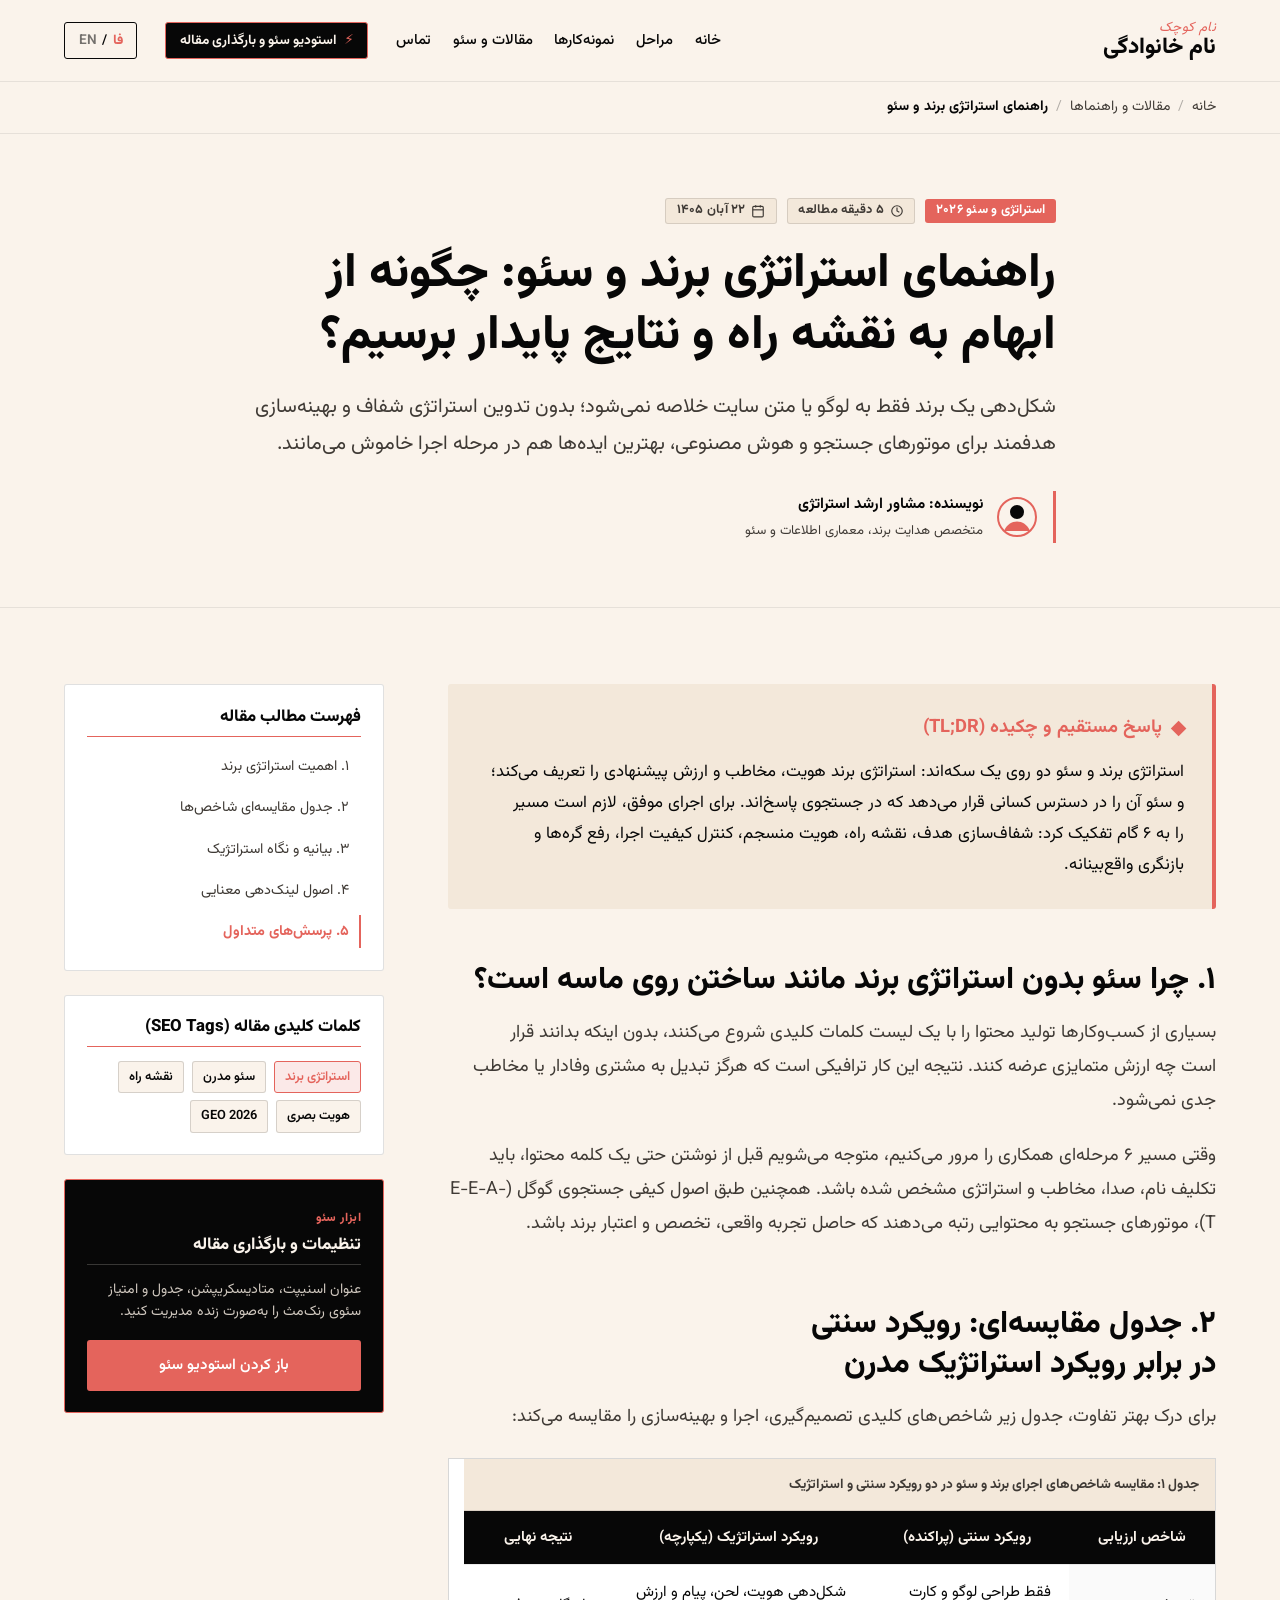
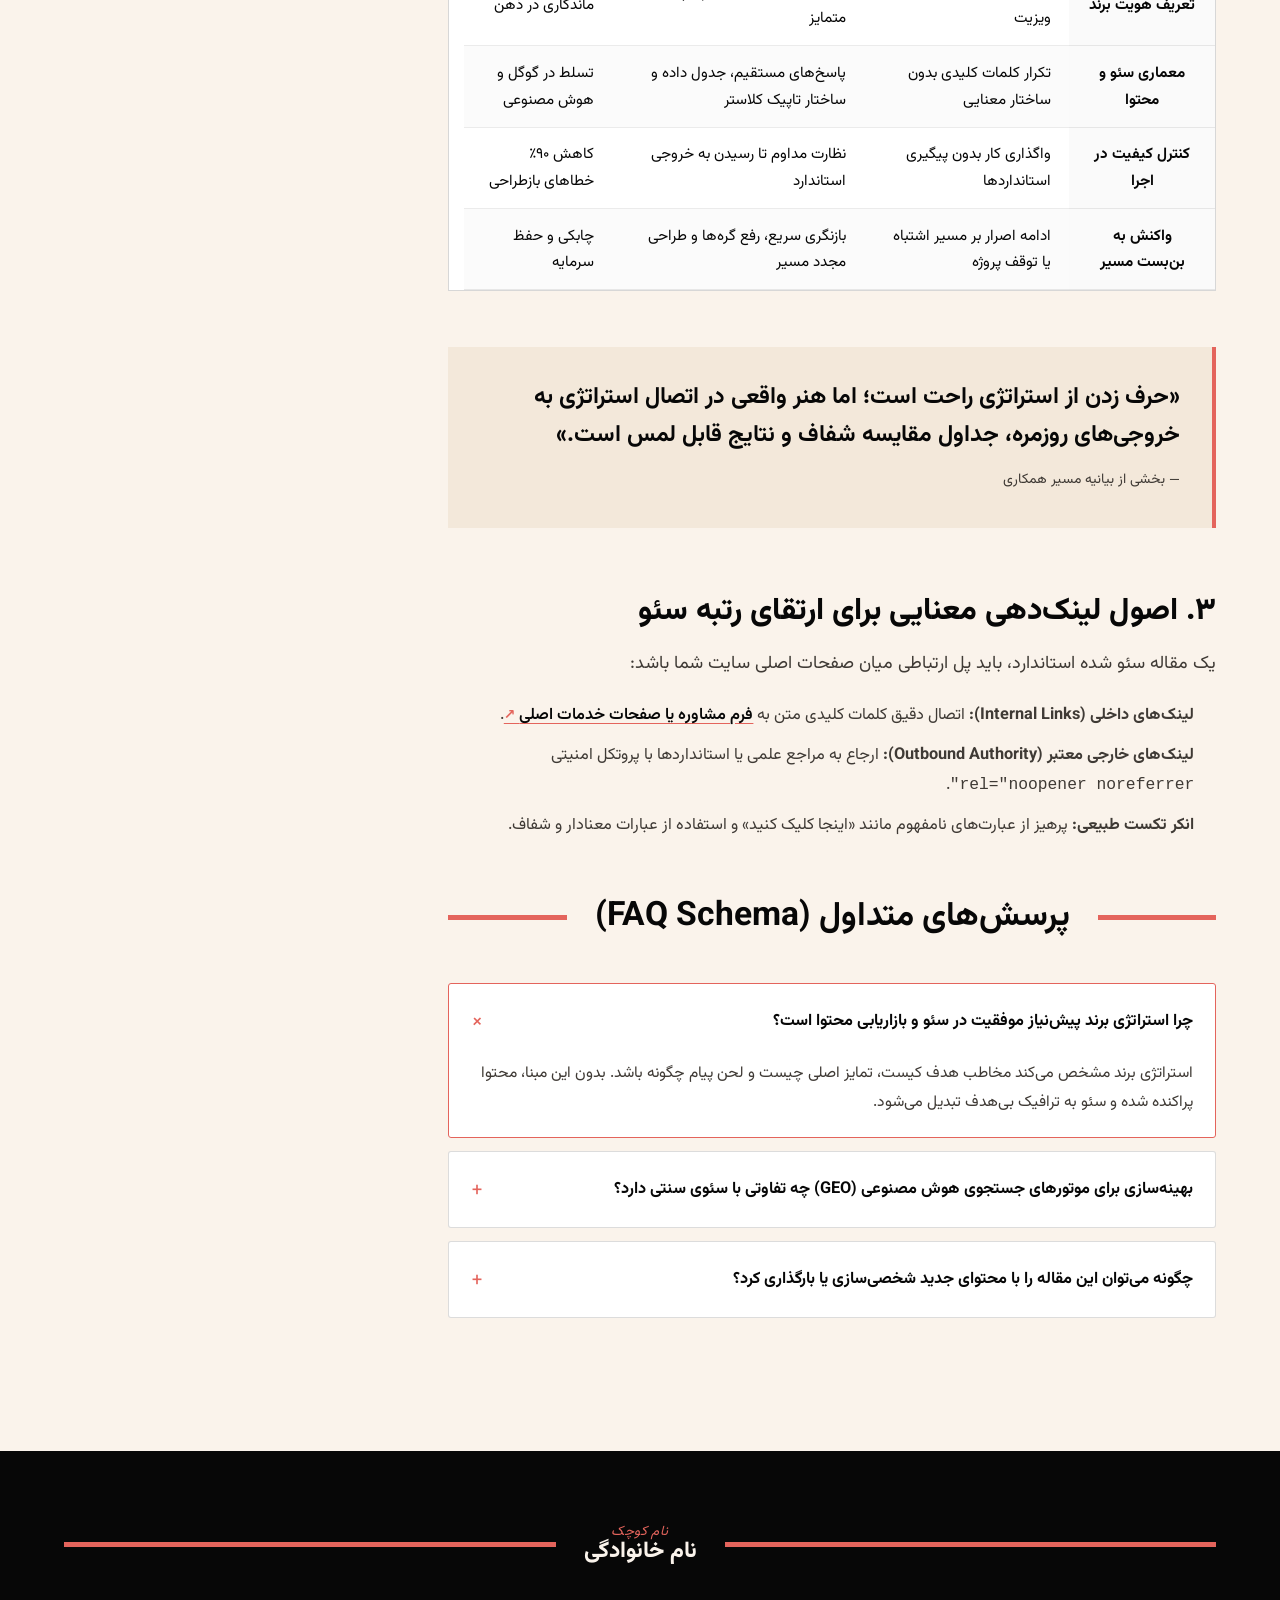
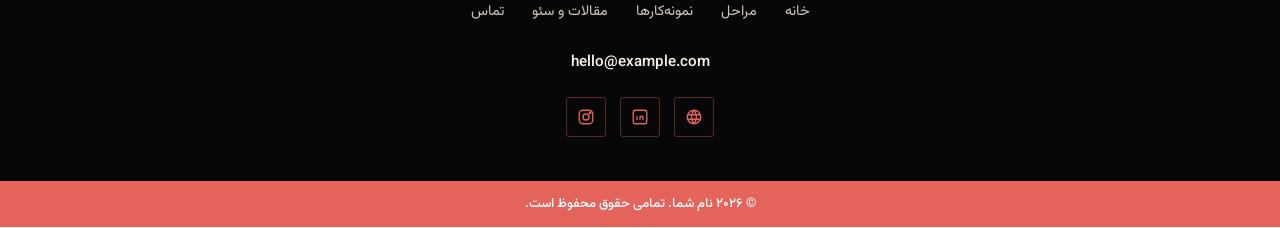
==== article.html @ 722b20b2 "feat: add full SEO article publishing suite with Google SERP preview and Rank Math audit" ====
<!DOCTYPE html>
<html lang="fa" dir="rtl">
<head>
  <meta charset="UTF-8">
  <meta name="viewport" content="width=device-width, initial-scale=1.0">

  <!-- SEO Primary Meta Tags (Dynamically updated by SEO Studio) -->
  <title id="meta-page-title">راهنمای استراتژی برند و سئو | چارچوب مدرن از صفر تا اجرا</title>
  <meta id="meta-description" name="description" content="راهنمای استراتژی برند و سئو؛ یاد بگیرید چطور ایده خام را به نقشه راه، جدول مقایسه، هویت منسجم و نتایج پایدار تبدیل کنید. بررسی تخصصی و چک‌لیست عملی.">
  <meta id="meta-keywords" name="keywords" content="استراتژی برند, سئو مدرن, نقشه راه برند, طراحی هویت برند, بهینه‌سازی موتورهای هوش مصنوعی, GEO">
  <link id="meta-canonical" rel="canonical" href="https://example.com/article.html">
  <meta name="robots" content="index, follow">

  <!-- Open Graph / Facebook -->
  <meta property="og:type" content="article">
  <meta id="og-url" property="og:url" content="https://example.com/article.html">
  <meta id="og-title" property="og:title" content="راهنمای استراتژی برند و سئو | چارچوب مدرن از صفر تا اجرا">
  <meta id="og-description" property="og:description" content="راهنمای استراتژی برند و سئو؛ یاد بگیرید چطور ایده خام را به نقشه راه، جدول مقایسه، هویت منسجم و نتایج پایدار تبدیل کنید.">
  <meta property="og:image" content="assets/placeholder-hero.jpg">

  <!-- Twitter Card -->
  <meta name="twitter:card" content="summary_large_image">
  <meta id="tw-title" name="twitter:title" content="راهنمای استراتژی برند و سئو | چارچوب مدرن از صفر تا اجرا">
  <meta id="tw-description" name="twitter:description" content="راهنمای استراتژی برند و سئو؛ یاد بگیرید چطور ایده خام را به نقشه راه، جدول مقایسه و نتایج پایدار تبدیل کنید.">
  <meta name="twitter:image" content="assets/placeholder-hero.jpg">

  <link rel="icon" type="image/svg+xml" href="data:image/svg+xml,%3Csvg xmlns='http://www.w3.org/2000/svg' viewBox='0 0 32 32'%3E%3Crect width='32' height='32' fill='%23070707'/%3E%3Crect x='10' y='10' width='12' height='12' transform='rotate(45 16 16)' fill='%23E4645C'/%3E%3C/svg%3E">

  <!-- Fonts -->
  <link rel="preconnect" href="https://fonts.googleapis.com">
  <link rel="preconnect" href="https://fonts.gstatic.com" crossorigin>
  <link href="https://fonts.googleapis.com/css2?family=Amiri:ital,wght@0,400;0,700;1,400;1,700&family=Playfair+Display:ital,wght@0,500;0,700;1,400;1,600;1,700&family=Plus+Jakarta+Sans:wght@400;500;600;700&family=Vazirmatn:wght@300;400;500;600;700;800&display=swap" rel="stylesheet">

  <link rel="stylesheet" href="styles.css">
  <script src="script.js" defer></script>

  <!-- JSON-LD Structured Data (Article + BreadcrumbList + FAQPage) -->
  <script type="application/ld+json" id="seo-schema-json">
  {
    "@context": "https://schema.org",
    "@graph": [
      {
        "@type": "Article",
        "@id": "https://example.com/article.html#article",
        "isPartOf": {
          "@type": "WebPage",
          "@id": "https://example.com/article.html"
        },
        "headline": "راهنمای استراتژی برند و سئو | چارچوب مدرن از صفر تا اجرا",
        "description": "راهنمای استراتژی برند و سئو؛ یاد بگیرید چطور ایده خام را به نقشه راه، جدول مقایسه، هویت منسجم و نتایج پایدار تبدیل کنید.",
        "inLanguage": "fa-IR",
        "mainEntityOfPage": "https://example.com/article.html",
        "datePublished": "2026-11-12T10:00:00+03:30",
        "dateModified": "2026-11-13T10:00:00+03:30",
        "author": {
          "@type": "Person",
          "name": "نام و نام خانوادگی",
          "url": "https://example.com"
        },
        "publisher": {
          "@type": "Organization",
          "name": "وب‌سایت شخصی",
          "url": "https://example.com"
        },
        "keywords": ["استراتژی برند", "سئو مدرن", "نقشه راه برند"]
      },
      {
        "@type": "BreadcrumbList",
        "@id": "https://example.com/article.html#breadcrumb",
        "itemListElement": [
          {
            "@type": "ListItem",
            "position": 1,
            "name": "خانه",
            "item": "https://example.com/index.html"
          },
          {
            "@type": "ListItem",
            "position": 2,
            "name": "مقالات",
            "item": "https://example.com/index.html#articles"
          },
          {
            "@type": "ListItem",
            "position": 3,
            "name": "راهنمای استراتژی برند و سئو",
            "item": "https://example.com/article.html"
          }
        ]
      },
      {
        "@type": "FAQPage",
        "@id": "https://example.com/article.html#faq",
        "mainEntity": [
          {
            "@type": "Question",
            "name": "چرا استراتژی برند پیش‌نیاز موفقیت در سئو و بازاریابی محتوا است؟",
            "acceptedAnswer": {
              "@type": "Answer",
              "text": "استراتژی برند مشخص می‌کند مخاطب هدف کیست، تمایز اصلی چیست و لحن پیام چگونه باشد. بدون این مبنا، محتوا پراکنده شده و سئو به ترافیک بی‌هدف تبدیل می‌شود."
            }
          },
          {
            "@type": "Question",
            "name": "بهینه‌سازی برای موتورهای جستجوی هوش مصنوعی (GEO) چه تفاوتی با سئوی سنتی دارد؟",
            "acceptedAnswer": {
              "@type": "Answer",
              "text": "سئوی سنتی بر کلمات کلیدی و بک‌لینک تکیه دارد؛ اما GEO روی تراکم انتیتی‌ها، پاسخ مستقیم (Answer Nuggets)، جدول‌های مقایسه و مستندسازی دقیق متمرکز است."
            }
          }
        ]
      }
    ]
  }
  </script>
</head>
<body class="article-page">
  <a href="#article-h1" class="skip-link visually-hidden" data-i18n="skipLink">پرش به محتوای مقاله</a>

  <div class="sr-only" aria-live="polite" id="live-announcer"></div>

  <!-- Header -->
  <header class="site-header" id="top">
    <div class="container header-inner">
      <a href="index.html" class="brand-mark" aria-label="صفحه اصلی" data-i18n-aria="brandAria">
        <span class="brand-script" data-i18n="brandScript">نام کوچک</span>
        <span class="brand-serif" data-i18n="brandSerif">نام خانوادگی</span>
      </a>

      <nav class="site-nav" aria-label="منوی اصلی" data-i18n-aria="navAria">
        <ul class="nav-list">
          <li><a href="index.html#top" class="nav-link" data-i18n="navHome">خانه</a></li>
          <li><a href="index.html#stages" class="nav-link" data-i18n="navStages">مراحل</a></li>
          <li><a href="index.html#portfolio" class="nav-link" data-i18n="navWork">نمونه‌کارها</a></li>
          <li><a href="index.html#articles" class="nav-link is-active" data-i18n="navArticles">مقالات</a></li>
          <li><a href="index.html#contact" class="nav-link" data-i18n="navContact">تماس</a></li>
        </ul>

        <button type="button" class="btn-studio-quick" id="btn-toggle-studio" aria-expanded="false" aria-controls="seo-studio-drawer">
          <span class="studio-icon" aria-hidden="true">⚡</span>
          <span data-i18n="studioBtnText">استودیو سئو و بارگذاری مقاله</span>
        </button>

        <button type="button" class="lang-toggle" id="lang-toggle" aria-label="Switch language to English">
          <span class="lang-option is-active" data-lang-badge="fa">فا</span>
          <span class="lang-divider" aria-hidden="true">/</span>
          <span class="lang-option" data-lang-badge="en">EN</span>
        </button>
      </nav>
    </div>
  </header>

  <!-- Breadcrumbs & Category Bar -->
  <nav class="breadcrumb-bar surface-cream" aria-label="مسیر پیمایش">
    <div class="container">
      <ol class="breadcrumb-list" role="list">
        <li class="breadcrumb-item"><a href="index.html" class="breadcrumb-link" data-i18n="bcHome">خانه</a></li>
        <li class="breadcrumb-sep" aria-hidden="true">/</li>
        <li class="breadcrumb-item"><a href="index.html#articles" class="breadcrumb-link" data-i18n="bcArticles">مقالات و راهنماها</a></li>
        <li class="breadcrumb-sep" aria-hidden="true">/</li>
        <li class="breadcrumb-item is-active" aria-current="page">
          <span id="breadcrumb-current" data-i18n="artTitlePreview">راهنمای استراتژی برند و سئو</span>
        </li>
      </ol>
    </div>
  </nav>

  <!-- Article Hero -->
  <section class="article-hero-section surface-cream">
    <div class="container article-hero-inner">
      <div class="article-meta-badges">
        <span class="badge badge-coral" id="art-category" data-i18n="artCategory">استراتژی و سئو ۲۰۲۶</span>
        <span class="badge badge-subtle">
          <svg viewBox="0 0 24 24" width="14" height="14" fill="none" stroke="currentColor" stroke-width="2" aria-hidden="true"><circle cx="12" cy="12" r="9"/><polyline points="12 6 12 12 16 14"/></svg>
          <span id="art-reading-time" data-i18n="artReadingTime">۵ دقیقه مطالعه</span>
        </span>
        <span class="badge badge-subtle">
          <svg viewBox="0 0 24 24" width="14" height="14" fill="none" stroke="currentColor" stroke-width="2" aria-hidden="true"><rect x="3" y="4" width="18" height="18" rx="2"/><line x1="16" y1="2" x2="16" y2="6"/><line x1="8" y1="2" x2="8" y2="6"/><line x1="3" y1="10" x2="21" y2="10"/></svg>
          <time datetime="2026-11-12" id="art-date" data-i18n="artDate">۲۲ آبان ۱۴۰۵</time>
        </span>
      </div>

      <h1 id="article-h1" tabindex="-1" class="article-main-title" data-i18n="artH1">
        راهنمای استراتژی برند و سئو: چگونه از ابهام به نقشه راه و نتایج پایدار برسیم؟
      </h1>

      <p class="article-lead-paragraph" id="article-lead" data-i18n="artLead">
        شکل‌دهی یک برند فقط به لوگو یا متن سایت خلاصه نمی‌شود؛ بدون تدوین استراتژی شفاف و بهینه‌سازی هدفمند برای موتورهای جستجو و هوش مصنوعی، بهترین ایده‌ها هم در مرحله اجرا خاموش می‌مانند.
      </p>

      <div class="article-author-card">
        <div class="author-avatar" aria-hidden="true">
          <svg viewBox="0 0 40 40" width="40" height="40" fill="none">
            <circle cx="20" cy="20" r="19" stroke="#E4645C" stroke-width="2"/>
            <circle cx="20" cy="15" r="7" fill="#070707"/>
            <path d="M7 34c2.5-6.5 8-9.5 13-9.5s10.5 3 13 9.5" fill="#E4645C"/>
          </svg>
        </div>
        <div class="author-details">
          <span class="author-name" id="art-author-name" data-i18n="artAuthorName">نویسنده: مشاور ارشد استراتژی</span>
          <span class="author-role" data-i18n="artAuthorRole">متخصص هدایت برند، معماری اطلاعات و سئو</span>
        </div>
      </div>
    </div>
  </section>

  <!-- Main Article Body + Sidebar Layout -->
  <main class="article-content-layout surface-cream" id="main-content">
    <div class="container article-grid">
      <!-- Article Text & Elements -->
      <article class="article-main-body" id="article-render-target">

        <!-- Answer Nugget (GEO 2026 Front-Loading) -->
        <aside class="answer-nugget" aria-labelledby="nugget-title">
          <div class="nugget-header">
            <span class="stage-diamond" aria-hidden="true"></span>
            <strong id="nugget-title" class="nugget-title" data-i18n="nuggetTitle">پاسخ مستقیم و چکیده (TL;DR)</strong>
          </div>
          <p class="nugget-text" id="art-nugget-body" data-i18n="nuggetBody">
            استراتژی برند و سئو دو روی یک سکه‌اند: استراتژی برند هویت، مخاطب و ارزش پیشنهادی را تعریف می‌کند؛ و سئو آن را در دسترس کسانی قرار می‌دهد که در جستجوی پاسخ‌اند. برای اجرای موفق، لازم است مسیر را به ۶ گام تفکیک کرد: شفاف‌سازی هدف، نقشه راه، هویت منسجم، کنترل کیفیت اجرا، رفع گره‌ها و بازنگری واقع‌بینانه.
          </p>
        </aside>

        <!-- Section 1 -->
        <section class="article-section" id="section-1">
          <h2 class="article-heading-2" data-i18n="sec1H2">۱. چرا سئو بدون استراتژی برند مانند ساختن روی ماسه است؟</h2>
          <p class="article-paragraph" data-i18n="sec1P1">
            بسیاری از کسب‌وکارها تولید محتوا را با یک لیست کلمات کلیدی شروع می‌کنند، بدون اینکه بدانند قرار است چه ارزش متمایزی عرضه کنند. نتیجه این کار ترافیکی است که هرگز تبدیل به مشتری وفادار یا مخاطب جدی نمی‌شود.
          </p>
          <p class="article-paragraph" data-i18n="sec1P2">
            وقتی <a href="index.html#stages" class="article-link link-internal" data-i18n="internalLinkSample">مسیر ۶ مرحله‌ای همکاری</a> را مرور می‌کنیم، متوجه می‌شویم قبل از نوشتن حتی یک کلمه محتوا، باید تکلیف نام، صدا، مخاطب و استراتژی مشخص شده باشد. همچنین طبق <a href="https://developers.google.com/search/docs" target="_blank" rel="noopener noreferrer" class="article-link link-external" data-i18n="externalLinkSample">اصول کیفی جستجوی گوگل (E-E-A-T)</a>، موتورهای جستجو به محتوایی رتبه می‌دهند که حاصل تجربه واقعی، تخصص و اعتبار برند باشد.
          </p>
        </section>

        <!-- Section 2: Comparison Table (SEO & Modern Guidance) -->
        <section class="article-section" id="section-2">
          <h2 class="article-heading-2" data-i18n="sec2H2">۲. جدول مقایسه‌ای: رویکرد سنتی در برابر رویکرد استراتژیک مدرن</h2>
          <p class="article-paragraph" data-i18n="sec2P1">
            برای درک بهتر تفاوت، جدول زیر شاخص‌های کلیدی تصمیم‌گیری، اجرا و بهینه‌سازی را مقایسه می‌کند:
          </p>

          <div class="table-scroll-container">
            <table class="editorial-table" id="article-table">
              <caption data-i18n="tableCaption">جدول ۱: مقایسه شاخص‌های اجرای برند و سئو در دو رویکرد سنتی و استراتژیک</caption>
              <thead>
                <tr>
                  <th scope="col" data-i18n="thMetric">شاخص ارزیابی</th>
                  <th scope="col" data-i18n="thTraditional">رویکرد سنتی (پراکنده)</th>
                  <th scope="col" data-i18n="thStrategic">رویکرد استراتژیک (یکپارچه)</th>
                  <th scope="col" data-i18n="thOutcome">نتیجه نهایی</th>
                </tr>
              </thead>
              <tbody>
                <tr>
                  <th scope="row" data-i18n="row1Th">تعریف هویت برند</th>
                  <td data-i18n="row1Td1">فقط طراحی لوگو و کارت ویزیت</td>
                  <td data-i18n="row1Td2">شکل‌دهی هویت، لحن، پیام و ارزش متمایز</td>
                  <td data-i18n="row1Td3"><strong class="badge-tag-positive">ماندگاری در ذهن</strong></td>
                </tr>
                <tr>
                  <th scope="row" data-i18n="row2Th">معماری سئو و محتوا</th>
                  <td data-i18n="row2Td1">تکرار کلمات کلیدی بدون ساختار معنایی</td>
                  <td data-i18n="row2Td2">پاسخ‌های مستقیم، جدول داده و ساختار تاپیک کلاستر</td>
                  <td data-i18n="row2Td3"><strong class="badge-tag-positive">تسلط در گوگل و هوش مصنوعی</strong></td>
                </tr>
                <tr>
                  <th scope="row" data-i18n="row3Th">کنترل کیفیت در اجرا</th>
                  <td data-i18n="row3Td1">واگذاری کار بدون پیگیری استانداردها</td>
                  <td data-i18n="row3Td2">نظارت مداوم تا رسیدن به خروجی استاندارد</td>
                  <td data-i18n="row3Td3"><strong class="badge-tag-positive">کاهش ۹۰٪ خطاهای بازطراحی</strong></td>
                </tr>
                <tr>
                  <th scope="row" data-i18n="row4Th">واکنش به بن‌بست مسیر</th>
                  <td data-i18n="row4Td1">ادامه اصرار بر مسیر اشتباه یا توقف پروژه</td>
                  <td data-i18n="row4Td2">بازنگری سریع، رفع گره‌ها و طراحی مجدد مسیر</td>
                  <td data-i18n="row4Td3"><strong class="badge-tag-positive">چابکی و حفظ سرمایه</strong></td>
                </tr>
              </tbody>
            </table>
          </div>
        </section>

        <!-- Section 3: Callout Quote -->
        <section class="article-section" id="section-3">
          <blockquote class="editorial-callout-quote">
            <p data-i18n="quoteText">
              «حرف زدن از استراتژی راحت است؛ اما هنر واقعی در اتصال استراتژی به خروجی‌های روزمره، جداول مقایسه شفاف و نتایج قابل لمس است.»
            </p>
            <cite data-i18n="quoteCite">— بخشی از بیانیه مسیر همکاری</cite>
          </blockquote>
        </section>

        <!-- Section 4: Linking & Next Steps -->
        <section class="article-section" id="section-4">
          <h2 class="article-heading-2" data-i18n="sec4H2">۳. اصول لینک‌دهی معنایی برای ارتقای رتبه سئو</h2>
          <p class="article-paragraph" data-i18n="sec4P1">
            یک مقاله سئو شده استاندارد، باید پل ارتباطی میان صفحات اصلی سایت شما باشد:
          </p>
          <ul class="article-bullet-list" role="list">
            <li><strong data-i18n="linkTip1Title">لینک‌های داخلی (Internal Links):</strong> <span data-i18n="linkTip1Text">اتصال دقیق کلمات کلیدی متن به</span> <a href="index.html#contact" class="article-link link-internal" data-i18n="linkTip1Anchor">فرم مشاوره یا صفحات خدمات اصلی</a>.</li>
            <li><strong data-i18n="linkTip2Title">لینک‌های خارجی معتبر (Outbound Authority):</strong> <span data-i18n="linkTip2Text">ارجاع به مراجع علمی یا استانداردها با پروتکل امنیتی</span> <code>rel="noopener noreferrer"</code>.</li>
            <li><strong data-i18n="linkTip3Title">انکر تکست طبیعی:</strong> <span data-i18n="linkTip3Text">پرهیز از عبارت‌های نامفهوم مانند «اینجا کلیک کنید» و استفاده از عبارات معنادار و شفاف.</span></li>
          </ul>
        </section>

        <!-- Section 5: FAQ Schema Accordion -->
        <section class="article-section" id="section-faq">
          <div class="bar-heading-centered bar-heading-dark-text">
            <span class="coral-bar" aria-hidden="true"></span>
            <h2 class="section-centered-title" data-i18n="faqHeading">پرسش‌های متداول (FAQ Schema)</h2>
            <span class="coral-bar" aria-hidden="true"></span>
          </div>

          <div class="faq-accordion-group">
            <details class="faq-item" open>
              <summary class="faq-summary">
                <span class="faq-question" data-i18n="faq1Q">چرا استراتژی برند پیش‌نیاز موفقیت در سئو و بازاریابی محتوا است؟</span>
                <span class="faq-icon" aria-hidden="true">+</span>
              </summary>
              <div class="faq-answer">
                <p data-i18n="faq1A">
                  استراتژی برند مشخص می‌کند مخاطب هدف کیست، تمایز اصلی چیست و لحن پیام چگونه باشد. بدون این مبنا، محتوا پراکنده شده و سئو به ترافیک بی‌هدف تبدیل می‌شود.
                </p>
              </div>
            </details>

            <details class="faq-item">
              <summary class="faq-summary">
                <span class="faq-question" data-i18n="faq2Q">بهینه‌سازی برای موتورهای جستجوی هوش مصنوعی (GEO) چه تفاوتی با سئوی سنتی دارد؟</span>
                <span class="faq-icon" aria-hidden="true">+</span>
              </summary>
              <div class="faq-answer">
                <p data-i18n="faq2A">
                  سئوی سنتی بر کلمات کلیدی و بک‌لینک تکیه دارد؛ اما GEO روی تراکم انتیتی‌ها، پاسخ مستقیم (Answer Nuggets)، جدول‌های مقایسه و مستندسازی دقیق متمرکز است.
                </p>
              </div>
            </details>

            <details class="faq-item">
              <summary class="faq-summary">
                <span class="faq-question" data-i18n="faq3Q">چگونه می‌توان این مقاله را با محتوای جدید شخصی‌سازی یا بارگذاری کرد؟</span>
                <span class="faq-icon" aria-hidden="true">+</span>
              </summary>
              <div class="faq-answer">
                <p data-i18n="faq3A">
                  با فشردن دکمه «استودیو سئو و بارگذاری مقاله» در بالای صفحه، پنل تعاملی باز می‌شود که به شما اجازه می‌دهد عنوان، متن، جدول، کلمات کلیدی، عنوان اسنیپت و متادیسکریپشن را ویرایش کنید و پیش‌نمایش زنده در گوگل و امتیاز سئو را مشاهده کنید.
                </p>
              </div>
            </details>
          </div>
        </section>

      </article>

      <!-- Sticky Sidebar -->
      <aside class="article-sidebar" aria-label="فهرست و اطلاعات مقاله">
        <div class="sidebar-sticky-wrapper">
          <!-- Table of Contents -->
          <div class="sidebar-card">
            <h3 class="sidebar-card-title" data-i18n="tocTitle">فهرست مطالب مقاله</h3>
            <nav aria-label="فهرست بخش‌های مقاله">
              <ul class="toc-list" role="list">
                <li><a href="#section-1" class="toc-link is-active" data-i18n="toc1">۱. اهمیت استراتژی برند</a></li>
                <li><a href="#section-2" class="toc-link" data-i18n="toc2">۲. جدول مقایسه‌ای شاخص‌ها</a></li>
                <li><a href="#section-3" class="toc-link" data-i18n="toc3">۳. بیانیه و نگاه استراتژیک</a></li>
                <li><a href="#section-4" class="toc-link" data-i18n="toc4">۴. اصول لینک‌دهی معنایی</a></li>
                <li><a href="#section-faq" class="toc-link" data-i18n="toc5">۵. پرسش‌های متداول</a></li>
              </ul>
            </nav>
          </div>

          <!-- SEO Keywords Badge Box -->
          <div class="sidebar-card">
            <h3 class="sidebar-card-title" data-i18n="kwCardTitle">کلمات کلیدی مقاله (SEO Tags)</h3>
            <div class="tag-cloud" id="sidebar-tag-cloud">
              <span class="tag-pill tag-pill-primary">استراتژی برند</span>
              <span class="tag-pill">سئو مدرن</span>
              <span class="tag-pill">نقشه راه</span>
              <span class="tag-pill">هویت بصری</span>
              <span class="tag-pill">GEO 2026</span>
            </div>
          </div>

          <!-- Studio Trigger Card -->
          <div class="sidebar-card sidebar-card-studio">
            <span class="studio-card-badge" data-i18n="studioCardBadge">ابزار سئو</span>
            <h3 class="sidebar-card-title" data-i18n="studioCardTitle">تنظیمات و بارگذاری مقاله</h3>
            <p class="sidebar-card-text" data-i18n="studioCardText">
              عنوان اسنیپت، متادیسکریپشن، جدول و امتیاز سئوی رنک‌مث را به‌صورت زنده مدیریت کنید.
            </p>
            <button type="button" class="btn btn-coral btn-full" id="btn-open-studio-sidebar" data-i18n="studioCardBtn">
              باز کردن استودیو سئو
            </button>
          </div>
        </div>
      </aside>
    </div>
  </main>

  <!-- ======================================================== -->
  <!-- INTERACTIVE SEO STUDIO & ARTICLE PUBLISHER (Drawer / Panel) -->
  <!-- ======================================================== -->
  <section class="seo-studio-drawer surface-ink" id="seo-studio-drawer" aria-labelledby="studio-title" hidden>
    <div class="container studio-container">
      <div class="studio-header">
        <div class="studio-title-wrap">
          <span class="coral-bar" aria-hidden="true"></span>
          <h2 id="studio-title" class="studio-main-heading" data-i18n="studioMainHeading">
            استودیو سئو و بارگذاری مقاله (SEO & Content Studio)
          </h2>
        </div>
        <button type="button" class="studio-close-btn" id="btn-close-studio" aria-label="بستن استودیو سئو">✕</button>
      </div>

      <p class="studio-intro" data-i18n="studioIntro">
        در این بخش می‌توانید جایگاه عنوان، متن، جدول، لینک‌دهی، کلمات کلیدی، عنوان اسنیپت و توضیحات اسنیپت را تنظیم کنید؛ پیش‌نمایش نحوه نمایش در گوگل را ببینید و امتیاز لحظه‌ای سئو را ارزیابی کنید.
      </p>

      <div class="studio-grid">
        <!-- Controls Column -->
        <div class="studio-controls-col">

          <!-- 1. Title & Slug -->
          <div class="studio-group">
            <h3 class="studio-group-title" data-i18n="groupTitleSlug">۱. جایگاه عنوان و پیوند یکتا (Slug)</h3>
            <div class="form-field">
              <label for="studio-input-title" class="form-label" data-i18n="labelArtTitle">عنوان مقاله (H1)</label>
              <input type="text" id="studio-input-title" class="form-control" value="راهنمای استراتژی برند و سئو: چگونه از ابهام به نقشه راه و نتایج پایدار برسیم؟">
            </div>
            <div class="form-field">
              <label for="studio-input-slug" class="form-label" data-i18n="labelSlug">پیوند یکتا / اسلاگ (Slug)</label>
              <input type="text" id="studio-input-slug" class="form-control" value="brand-strategy-and-seo-guide" dir="ltr">
            </div>
          </div>

          <!-- 2. Focus & LSI Keywords -->
          <div class="studio-group">
            <h3 class="studio-group-title" data-i18n="groupKeywords">۲. کلمات کلیدی (Keywords & Entities)</h3>
            <div class="form-field">
              <label for="studio-input-focus-kw" class="form-label" data-i18n="labelFocusKw">کلمه کلیدی اصلی (Focus Keyword)</label>
              <input type="text" id="studio-input-focus-kw" class="form-control" value="استراتژی برند">
            </div>
            <div class="form-field">
              <label for="studio-input-secondary-kw" class="form-label" data-i18n="labelSecondaryKw">کلمات کلیدی فرعی و LSI (جدا شده با ویرگول)</label>
              <input type="text" id="studio-input-secondary-kw" class="form-control" value="سئو مدرن, نقشه راه برند, بهینه‌سازی هوش مصنوعی, GEO 2026">
            </div>
          </div>

          <!-- 3. Google SERP Snippet -->
          <div class="studio-group">
            <h3 class="studio-group-title" data-i18n="groupSnippet">۳. عنوان و توضیحات اسنیپت گوگل (Google SERP Snippet)</h3>

            <!-- Snippet Title -->
            <div class="form-field">
              <div class="field-meta-row">
                <label for="studio-input-meta-title" class="form-label" data-i18n="labelSnippetTitle">عنوان اسنیپت (Meta Title — حداکثر ۶۰ کاراکتر)</label>
                <span class="char-counter" id="counter-meta-title">۰ / ۶۰</span>
              </div>
              <input type="text" id="studio-input-meta-title" class="form-control" value="راهنمای استراتژی برند و سئو | چارچوب مدرن از صفر تا اجرا">
              <div class="progress-bar-track">
                <div class="progress-bar-fill" id="bar-meta-title"></div>
              </div>
            </div>

            <!-- Snippet Description -->
            <div class="form-field">
              <div class="field-meta-row">
                <label for="studio-input-meta-desc" class="form-label" data-i18n="labelSnippetDesc">توضیحات اسنیپت (Meta Description — ۱۳۰ تا ۱۵۸ کاراکتر)</label>
                <span class="char-counter" id="counter-meta-desc">۰ / ۱۵۸</span>
              </div>
              <textarea id="studio-input-meta-desc" class="form-control form-textarea" rows="3">راهنمای استراتژی برند و سئو؛ یاد بگیرید چطور ایده خام را به نقشه راه، جدول مقایسه، هویت منسجم و نتایج پایدار تبدیل کنید. بررسی تخصصی و چک‌لیست عملی.</textarea>
              <div class="progress-bar-track">
                <div class="progress-bar-fill" id="bar-meta-desc"></div>
              </div>
            </div>
          </div>

          <!-- 4. Body Text & Table Builder -->
          <div class="studio-group">
            <h3 class="studio-group-title" data-i18n="groupBodyTable">۴. متن، جدول و لینک‌دهی</h3>
            <div class="form-field">
              <label for="studio-input-lead" class="form-label" data-i18n="labelLead">پاراگراف لید / مقدمه (شامل کلمه کلیدی اصلی در ۱۰٪ اول)</label>
              <textarea id="studio-input-lead" class="form-control form-textarea" rows="2">شکل‌دهی یک برند فقط به لوگو یا متن سایت خلاصه نمی‌شود؛ بدون تدوین استراتژی شفاف و بهینه‌سازی هدفمند برای موتورهای جستجو و هوش مصنوعی، بهترین ایده‌ها هم در مرحله اجرا خاموش می‌مانند.</textarea>
            </div>

            <div class="form-field">
              <label for="studio-input-nugget" class="form-label" data-i18n="labelNugget">پاسخ مستقیم / TL;DR (برای موتورهای هوش مصنوعی GEO)</label>
              <textarea id="studio-input-nugget" class="form-control form-textarea" rows="2">استراتژی برند و سئو دو روی یک سکه‌اند: استراتژی برند هویت، مخاطب و ارزش پیشنهادی را تعریف می‌کند؛ و سئو آن را در دسترس کسانی قرار می‌دهد که در جستجوی پاسخ‌اند.</textarea>
            </div>

            <div class="form-field">
              <label for="studio-input-table-title" class="form-label" data-i18n="labelTableTitle">عنوان جدول داده‌ها</label>
              <input type="text" id="studio-input-table-title" class="form-control" value="جدول ۱: مقایسه شاخص‌های اجرای برند و سئو در دو رویکرد سنتی و استراتژیک">
            </div>

            <div class="studio-btn-row">
              <button type="button" class="btn btn-outline-cream" id="btn-add-table-row" data-i18n="btnAddTableRow">+ افزودن سطر به جدول</button>
              <button type="button" class="btn btn-outline-cream" id="btn-insert-link-template" data-i18n="btnInsertLink">افزودن نمونه لینک داخلی / خارجی</button>
            </div>
          </div>

          <!-- 5. Actions: Apply, Upload, Export -->
          <div class="studio-actions-card">
            <h3 class="studio-actions-title" data-i18n="actionsTitle">اقدامات و بارگذاری</h3>
            <div class="studio-action-buttons">
              <button type="button" class="btn btn-coral" id="btn-apply-changes" data-i18n="btnApply">
                ✓ اعمال زنده روی مقاله بالای صفحه
              </button>

              <label class="btn btn-outline-cream btn-file-label">
                <span data-i18n="btnUploadJson">📁 بارگذاری مقاله از فایل JSON</span>
                <input type="file" id="file-upload-article" accept=".json,.txt" class="visually-hidden">
              </label>

              <button type="button" class="btn btn-outline-cream" id="btn-export-json" data-i18n="btnExportJson">
                📥 استخراج داده‌های سئو (JSON)
              </button>

              <button type="button" class="btn btn-outline-cream" id="btn-export-html" data-i18n="btnExportHtml">
                📄 استخراج کد کامل HTML مقاله
              </button>
            </div>
            <div id="studio-feedback" class="studio-feedback-msg" role="status" aria-live="polite"></div>
          </div>

        </div>

        <!-- Previews & Score Column -->
        <div class="studio-preview-col">

          <!-- Rank Math SEO Score Box -->
          <div class="seo-score-box">
            <div class="seo-score-ring">
              <span class="score-number" id="seo-score-num">95</span>
              <span class="score-total">/ 100</span>
            </div>
            <div class="seo-score-info">
              <strong class="seo-score-label" id="seo-score-text" data-i18n="scoreExcellent">عالی — بهینه برای رتبه ۱ گوگل و هوش مصنوعی</strong>
              <span class="seo-score-sub" data-i18n="scoreSub">بر اساس الگوریتم‌های رنک‌مث و GEO 2026</span>
            </div>
          </div>

          <!-- Google SERP Snippet Preview Simulator -->
          <div class="google-serp-card">
            <div class="serp-card-header">
              <span class="serp-label" data-i18n="serpPreviewTitle">پیش‌نمایش زنده در نتایج جستجوی گوگل</span>
              <div class="serp-view-toggle">
                <button type="button" class="serp-toggle-btn is-active" id="serp-view-desktop" data-i18n="serpDesktop">دسکتاپ</button>
                <button type="button" class="serp-toggle-btn" id="serp-view-mobile" data-i18n="serpMobile">موبایل</button>
              </div>
            </div>

            <div class="google-serp-body" id="google-serp-simulator">
              <div class="serp-site-info">
                <div class="serp-favicon-placeholder" aria-hidden="true">●</div>
                <div class="serp-url-stack">
                  <span class="serp-brand-name">Example Agency</span>
                  <span class="serp-breadcrumb" id="serp-breadcrumb-display">https://example.com › blog › brand-strategy-and-seo-guide</span>
                </div>
              </div>
              <h4 class="serp-title-link" id="serp-title-display">راهنمای استراتژی برند و سئو | چارچوب مدرن از صفر تا اجرا</h4>
              <p class="serp-snippet-desc" id="serp-desc-display">
                راهنمای استراتژی برند و سئو؛ یاد بگیرید چطور ایده خام را به نقشه راه، جدول مقایسه، هویت منسجم و نتایج پایدار تبدیل کنید. بررسی تخصصی و چک‌لیست عملی.
              </p>
            </div>
          </div>

          <!-- Rank Math Real-time Checklist -->
          <div class="seo-checklist-card">
            <h4 class="checklist-title" data-i18n="checklistTitle">چک‌لیست شاخص‌های حیاتی سئو (Rank Math Audit)</h4>
            <ul class="checklist-items" role="list">
              <li class="checklist-item is-pass" id="chk-focus-title">
                <span class="chk-icon" aria-hidden="true">✓</span>
                <span class="chk-text" data-i18n="chkFocusTitle">کلمه کلیدی در عنوان اسنیپت وجود دارد</span>
              </li>
              <li class="checklist-item is-pass" id="chk-focus-desc">
                <span class="chk-icon" aria-hidden="true">✓</span>
                <span class="chk-text" data-i18n="chkFocusDesc">کلمه کلیدی در توضیحات اسنیپت قرار دارد</span>
              </li>
              <li class="checklist-item is-pass" id="chk-title-length">
                <span class="chk-icon" aria-hidden="true">✓</span>
                <span class="chk-text" data-i18n="chkTitleLength">طول عنوان سئو بهینه است (زیر ۶۰ کاراکتر)</span>
              </li>
              <li class="checklist-item is-pass" id="chk-desc-length">
                <span class="chk-icon" aria-hidden="true">✓</span>
                <span class="chk-text" data-i18n="chkDescLength">طول متادیسکریپشن در بازه استاندارد (۱۳۰-۱۵۸ کاراکتر) است</span>
              </li>
              <li class="checklist-item is-pass" id="chk-keyword-lead">
                <span class="chk-icon" aria-hidden="true">✓</span>
                <span class="chk-text" data-i18n="chkKeywordLead">کلمه کلیدی در ۱۰٪ ابتدای متن لید آمده است</span>
              </li>
              <li class="checklist-item is-pass" id="chk-table-present">
                <span class="chk-icon" aria-hidden="true">✓</span>
                <span class="chk-text" data-i18n="chkTable">جدول داده‌ها یا مقایسه‌ای در محتوا وجود دارد</span>
              </li>
              <li class="checklist-item is-pass" id="chk-links-present">
                <span class="chk-icon" aria-hidden="true">✓</span>
                <span class="chk-text" data-i18n="chkLinks">لینک‌دهی داخلی و خارجی با پروتکل امنیتی دارد</span>
              </li>
              <li class="checklist-item is-pass" id="chk-schema-present">
                <span class="chk-icon" aria-hidden="true">✓</span>
                <span class="chk-text" data-i18n="chkSchema">ساختار اسکیما JSON-LD (Article, Breadcrumb, FAQ) فعال است</span>
              </li>
            </ul>
          </div>

        </div>
      </div>
    </div>
  </section>

  <!-- Footer -->
  <footer class="site-footer surface-ink">
    <div class="container footer-inner">
      <div class="bar-heading-centered footer-brand-row">
        <span class="coral-bar" aria-hidden="true"></span>
        <div class="brand-mark brand-mark-footer">
          <span class="brand-script" data-i18n="brandScript">نام کوچک</span>
          <span class="brand-serif" data-i18n="brandSerif">نام خانوادگی</span>
        </div>
        <span class="coral-bar" aria-hidden="true"></span>
      </div>

      <nav aria-label="منوی فوتر" data-i18n-aria="footerNavAria">
        <ul class="footer-nav-list">
          <li><a href="index.html#top" class="footer-link" data-i18n="navHome">خانه</a></li>
          <li><a href="index.html#stages" class="footer-link" data-i18n="navStages">مراحل</a></li>
          <li><a href="index.html#portfolio" class="footer-link" data-i18n="navWork">نمونه‌کارها</a></li>
          <li><a href="article.html" class="footer-link is-active" data-i18n="navArticles">مقالات</a></li>
          <li><a href="index.html#contact" class="footer-link" data-i18n="navContact">تماس</a></li>
        </ul>
      </nav>

      <a href="mailto:hello@example.com" class="footer-email">hello@example.com</a>

      <div class="footer-socials" aria-label="شبکه‌های اجتماعی" data-i18n-aria="socialsAria">
        <a href="https://example.com" target="_blank" rel="noopener noreferrer" class="social-icon-link" aria-label="وب‌سایت نمونه" data-i18n-aria="socialWebAria">
          <svg viewBox="0 0 24 24" width="18" height="18" fill="none" stroke="currentColor" stroke-width="1.8" aria-hidden="true"><circle cx="12" cy="12" r="9"/><path d="M3.6 9h16.8M3.6 15h16.8M12 3a14.5 14.5 0 0 0 0 18M12 3a14.5 14.5 0 0 1 0 18"/></svg>
        </a>
        <a href="https://example.com" target="_blank" rel="noopener noreferrer" class="social-icon-link" aria-label="لینکدین" data-i18n-aria="socialLinkedinAria">
          <svg viewBox="0 0 24 24" width="18" height="18" fill="none" stroke="currentColor" stroke-width="1.8" aria-hidden="true"><rect x="3" y="3" width="18" height="18" rx="3"/><path d="M8 11v5M8 8v.01M12 16v-5m0 2a2 2 0 0 1 4 0v3"/></svg>
        </a>
        <a href="https://example.com" target="_blank" rel="noopener noreferrer" class="social-icon-link" aria-label="اینستاگرام" data-i18n-aria="socialInstagramAria">
          <svg viewBox="0 0 24 24" width="18" height="18" fill="none" stroke="currentColor" stroke-width="1.8" aria-hidden="true"><rect x="3" y="3" width="18" height="18" rx="5"/><circle cx="12" cy="12" r="4"/><circle cx="17.5" cy="6.5" r="0.8" fill="currentColor"/></svg>
        </a>
      </div>
    </div>

    <div class="footer-coral-strip">
      <p class="copyright-text" data-i18n="copyright">© ۲۰۲۶ نام شما. تمامی حقوق محفوظ است.</p>
    </div>
  </footer>
</body>
</html>
---- styles.css ----
@layer reset, tokens, base, layout, components, utilities;

@layer reset {
  *,
  *::before,
  *::after {
    box-sizing: border-box;
  }

  html {
    -webkit-text-size-adjust: 100%;
    scroll-behavior: smooth;
  }

  body,
  h1,
  h2,
  h3,
  h4,
  p,
  figure,
  blockquote,
  ul,
  ol {
    margin: 0;
  }

  ul[role="list"],
  ol[role="list"] {
    list-style: none;
    padding: 0;
  }

  img,
  picture,
  svg {
    display: block;
    max-inline-size: 100%;
  }

  input,
  button,
  textarea,
  select {
    font: inherit;
    color: inherit;
  }
}

@layer tokens {
  :root {
    --color-cream: #FAF3EB;
    --color-cream-soft: #F3E8DA;
    --color-ink: #070707;
    --color-ink-muted: #3F3A35;
    --color-ink-border: #1C1A18;
    --color-coral: #E4645C;
    --color-coral-hover: #D25048;
    --color-coral-tint: rgba(228, 100, 92, 0.14);
    --color-white: #FFFFFF;
    --color-white-muted: #CFC7BE;

    --font-fa-body: 'Vazirmatn', system-ui, -apple-system, sans-serif;
    --font-fa-display: 'Vazirmatn', 'Amiri', serif;
    --font-en-body: 'Plus Jakarta Sans', system-ui, -apple-system, sans-serif;
    --font-en-display: 'Playfair Display', Georgia, serif;

    --font-body: var(--font-fa-body);
    --font-display: var(--font-fa-display);

    --container-max: 72rem;
    --container-narrow: 54rem;
    --gutter: clamp(1.25rem, 4vw, 3rem);
    --bar-thickness: 0.3125rem;
    --radius-sm: 0.1875rem;
  }

  :root[lang="en"] {
    --font-body: var(--font-en-body);
    --font-display: var(--font-en-display);
  }
}

@layer base {
  body {
    background-color: var(--color-cream);
    color: var(--color-ink);
    font-family: var(--font-body);
    font-size: clamp(1rem, 0.96rem + 0.25vw, 1.125rem);
    line-height: 1.75;
    text-align: start;
    overflow-x: clip;
  }

  :root[lang="en"] body {
    line-height: 1.6;
  }

  h1,
  h2,
  h3,
  h4 {
    font-family: var(--font-display);
    line-height: 1.28;
    text-wrap: balance;
  }

  :root[lang="en"] h1,
  :root[lang="en"] h2,
  :root[lang="en"] h3 {
    font-style: italic;
    font-weight: 600;
    letter-spacing: -0.015em;
    line-height: 1.15;
  }

  p,
  li,
  blockquote {
    text-wrap: pretty;
  }

  a {
    color: inherit;
    text-decoration-thickness: 1.5px;
    text-underline-offset: 0.25em;
  }

  :where(a:any-link, button, input, select, textarea, [tabindex]):focus-visible {
    outline: 3px solid var(--color-coral);
    outline-offset: 3px;
  }
}

@layer layout {
  .container {
    inline-size: min(100% - 2 * var(--gutter), var(--container-max));
    margin-inline: auto;
  }

  .stage-narrow,
  .contact-narrow {
    inline-size: min(100% - 2 * var(--gutter), var(--container-narrow));
  }

  .surface-cream {
    background-color: var(--color-cream);
    color: var(--color-ink);
  }

  .surface-ink {
    background-color: var(--color-ink);
    color: var(--color-cream);
  }
}

@layer components {
  /* Skip Link */
  .skip-link {
    background: var(--color-ink);
    color: var(--color-cream);
    padding-block: 0.75rem;
    padding-inline: 1.25rem;
    border: 2px solid var(--color-coral);
    z-index: 1000;
  }

  .skip-link:focus {
    position: fixed;
    inset-block-start: 1rem;
    inset-inline-start: 1rem;
  }

  /* Header */
  .site-header {
    background-color: var(--color-cream);
    border-block-end: 1px solid rgba(7, 7, 7, 0.08);
    padding-block: 1.15rem;
  }

  .header-inner {
    display: flex;
    flex-wrap: wrap;
    align-items: center;
    justify-content: space-between;
    gap: 1rem 2rem;
  }

  .brand-mark {
    position: relative;
    display: inline-flex;
    flex-direction: column;
    align-items: flex-start;
    text-decoration: none;
    line-height: 1;
    min-block-size: 2.75rem;
    justify-content: center;
  }

  .brand-script {
    font-family: var(--font-display);
    font-style: italic;
    font-size: 0.85rem;
    color: var(--color-coral);
    letter-spacing: 0.03em;
    margin-block-end: 0.15rem;
  }

  .brand-serif {
    font-family: var(--font-display);
    font-size: clamp(1.15rem, 1rem + 0.6vw, 1.4rem);
    font-weight: 800;
  }

  :root[lang="en"] .brand-serif {
    font-style: normal;
    font-weight: 700;
  }

  .site-nav {
    display: flex;
    flex-wrap: wrap;
    align-items: center;
    gap: 1rem 1.75rem;
  }

  .nav-list {
    display: flex;
    flex-wrap: wrap;
    align-items: center;
    gap: 0.5rem 1.35rem;
    list-style: none;
    padding: 0;
  }

  .nav-link {
    display: inline-flex;
    align-items: center;
    min-block-size: 2.25rem;
    font-size: 0.92rem;
    font-weight: 500;
    text-decoration: none;
    transition: color 0.18s ease;
  }

  .nav-link:hover {
    color: var(--color-coral);
  }

  /* Language Switcher */
  .lang-toggle {
    display: inline-flex;
    align-items: center;
    gap: 0.35rem;
    min-block-size: 2.35rem;
    padding-block: 0.35rem;
    padding-inline: 0.85rem;
    background-color: transparent;
    border: 1.5px solid var(--color-ink);
    border-radius: var(--radius-sm);
    cursor: pointer;
    font-size: 0.85rem;
    font-weight: 600;
    transition: background-color 0.18s ease, color 0.18s ease, border-color 0.18s ease;
  }

  .lang-toggle:hover {
    border-color: var(--color-coral);
    background-color: var(--color-coral-tint);
  }

  .lang-option {
    opacity: 0.55;
    transition: opacity 0.18s ease, color 0.18s ease;
  }

  .lang-option.is-active {
    opacity: 1;
    color: var(--color-coral);
    font-weight: 800;
  }

  /* Buttons */
  .btn {
    display: inline-flex;
    align-items: center;
    justify-content: center;
    min-block-size: 2.85rem;
    padding-block: 0.7rem;
    padding-inline: 1.65rem;
    border-radius: var(--radius-sm);
    font-size: 0.95rem;
    font-weight: 600;
    text-decoration: none;
    cursor: pointer;
    border: 1.5px solid transparent;
    transition: background-color 0.18s ease, color 0.18s ease, border-color 0.18s ease;
  }

  .btn-coral {
    background-color: var(--color-coral);
    color: var(--color-white);
  }

  .btn-coral:hover {
    background-color: var(--color-coral-hover);
  }

  .btn-outline-ink {
    background-color: transparent;
    border-color: var(--color-ink);
    color: var(--color-ink);
  }

  .btn-outline-ink:hover {
    background-color: var(--color-ink);
    color: var(--color-cream);
  }

  .btn-full {
    inline-size: 100%;
  }

  /* Signature Coral Bars & Vertical Rules */
  .coral-bar {
    display: block;
    block-size: var(--bar-thickness);
    background-color: var(--color-coral);
    flex: 1 1 3rem;
    min-inline-size: 1.5rem;
  }

  .coral-bar-grow {
    flex: 1 1 6rem;
  }

  .bar-heading-centered {
    display: flex;
    align-items: center;
    gap: clamp(0.85rem, 2.5vw, 1.75rem);
    margin-block-end: clamp(1.75rem, 4vw, 2.75rem);
  }

  .bar-heading-centered .section-centered-title,
  .bar-heading-centered .strip-title {
    flex: 0 1 auto;
    text-align: center;
    font-size: clamp(1.35rem, 1.1rem + 1.35vw, 2.1rem);
  }

  .coral-top-edge {
    border-block-start: var(--bar-thickness) solid var(--color-coral);
  }

  .vertical-rule-accent {
    display: block;
    inline-size: 2px;
    block-size: 4.25rem;
    background-color: currentColor;
  }

  /* Hero Section */
  .hero-section {
    padding-block: clamp(2.5rem, 6vw, 5rem);
  }

  .hero-grid {
    display: grid;
    grid-template-columns: 1fr;
    align-items: center;
    gap: clamp(2rem, 5vw, 4rem);
  }

  @media (min-width: 56rem) {
    .hero-grid {
      grid-template-columns: 1.05fr 0.95fr;
    }
  }

  .editorial-vertical-frame {
    border-inline-start: 2.5px solid var(--color-ink);
    padding-inline-start: clamp(1rem, 2.5vw, 1.75rem);
    padding-block: 0.35rem;
  }

  .hero-eyebrow {
    display: block;
    font-size: 0.875rem;
    font-weight: 600;
    color: var(--color-coral);
    margin-block-end: 0.75rem;
    letter-spacing: 0.02em;
  }

  .hero-title {
    font-size: clamp(2.15rem, 1.55rem + 2.7vw, 3.65rem);
    font-weight: 800;
    margin-block-end: 1.1rem;
  }

  .hero-lead {
    max-inline-size: 48ch;
    color: var(--color-ink-muted);
    font-size: clamp(1rem, 0.95rem + 0.3vw, 1.15rem);
    margin-block-end: 1.75rem;
  }

  .hero-actions {
    display: flex;
    flex-wrap: wrap;
    gap: 0.85rem;
  }

  .hero-visual-wrap {
    position: relative;
    padding-inline-end: 1rem;
    padding-block-end: 1rem;
    max-inline-size: 28rem;
    inline-size: 100%;
    margin-inline: auto;
  }

  .hero-backdrop-stripes {
    position: absolute;
    inset-block: 1.25rem 0;
    inset-inline: 1.25rem 0;
    background: repeating-linear-gradient(
      90deg,
      var(--color-coral) 0 16%,
      var(--color-cream-soft) 16% 32%
    );
    opacity: 0.9;
    z-index: 0;
  }

  .hero-figure {
    position: relative;
    z-index: 1;
    aspect-ratio: 1 / 1;
    overflow: hidden;
    background-color: var(--color-ink);
  }

  .hero-image {
    inline-size: 100%;
    block-size: 100%;
    object-fit: cover;
    object-position: center 15%;
  }

  .hero-rule-bottom {
    position: absolute;
    inset-block-end: -1rem;
    inset-inline-end: 0;
    color: var(--color-ink);
    z-index: 2;
  }

  /* Dark Horizontal Strip */
  .strip-section {
    padding-block: clamp(2.5rem, 5vw, 4rem);
  }

  .strip-grid {
    display: grid;
    grid-template-columns: 1fr;
    gap: 1.5rem 2rem;
  }

  @media (min-width: 36rem) {
    .strip-grid {
      grid-template-columns: repeat(2, 1fr);
    }
  }

  @media (min-width: 56rem) {
    .strip-grid {
      grid-template-columns: repeat(3, 1fr);
    }
  }

  .strip-item {
    border-inline-start: 2.5px solid var(--color-coral);
    padding-inline-start: 1rem;
    display: flex;
  }

  .strip-link {
    display: flex;
    flex-direction: column;
    gap: 0.35rem;
    text-decoration: none;
    transition: transform 0.18s ease, color 0.18s ease;
  }

  .strip-link:hover {
    color: var(--color-coral);
  }

  .strip-num {
    font-family: var(--font-display);
    font-size: 0.85rem;
    font-weight: 700;
    color: var(--color-coral);
  }

  .strip-text {
    font-size: 0.95rem;
    font-weight: 500;
    line-height: 1.5;
  }

  /* Alternating Stages */
  .stage-band {
    padding-block: clamp(3rem, 6.5vw, 5.25rem);
  }

  .stage-bordered-band {
    border-block-start: 1px solid rgba(7, 7, 7, 0.1);
  }

  .stage-header-inline {
    display: flex;
    flex-wrap: wrap;
    align-items: center;
    gap: 0.75rem 1.15rem;
    margin-block-end: 1.5rem;
  }

  .stage-diamond {
    display: inline-block;
    inline-size: 0.7rem;
    block-size: 0.7rem;
    background-color: var(--color-coral);
    transform: rotate(45deg);
    flex-shrink: 0;
  }

  .stage-index {
    font-family: var(--font-display);
    font-size: 0.95rem;
    font-weight: 700;
    color: var(--color-coral);
    letter-spacing: 0.04em;
  }

  .stage-title {
    font-size: clamp(1.35rem, 1.1rem + 1.15vw, 1.95rem);
    font-weight: 800;
    max-inline-size: 32ch;
  }

  .stage-title-large {
    font-size: clamp(1.55rem, 1.25rem + 1.4vw, 2.3rem);
    font-weight: 800;
  }

  .stage-body-wrap {
    padding-inline-start: clamp(0rem, 2vw, 1.85rem);
  }

  .stage-copy {
    max-inline-size: 62ch;
    font-size: clamp(1.02rem, 0.98rem + 0.25vw, 1.15rem);
    line-height: 1.9;
    margin-block-end: 1.5rem;
  }

  .surface-cream .stage-copy {
    color: var(--color-ink-muted);
  }

  .surface-ink .stage-copy {
    color: var(--color-white-muted);
  }

  .stage-split-editorial {
    display: grid;
    grid-template-columns: 1fr;
    gap: clamp(1.5rem, 4vw, 3.5rem);
    align-items: start;
  }

  @media (min-width: 52rem) {
    .stage-split-editorial {
      grid-template-columns: 0.85fr 1.15fr;
    }
  }

  .stage-kicker {
    display: flex;
    align-items: center;
    gap: 0.65rem;
    margin-block-end: 0.85rem;
  }

  .stage-quote-accent {
    border-inline-start: 3px solid var(--color-coral);
    padding-inline-start: clamp(1rem, 2.5vw, 1.75rem);
  }

  .stage-select-btn {
    display: inline-flex;
    align-items: center;
    min-block-size: 2.5rem;
    padding-block: 0.45rem;
    padding-inline: 0;
    background: transparent;
    border: none;
    border-block-end: 1.5px solid var(--color-coral);
    color: var(--color-ink);
    font-size: 0.92rem;
    font-weight: 700;
    cursor: pointer;
    transition: color 0.18s ease, border-color 0.18s ease;
  }

  .stage-select-btn:hover {
    color: var(--color-coral);
  }

  .stage-select-btn-dark {
    color: var(--color-cream);
  }

  /* Rabin Showcase Section */
  .rabin-section {
    padding-block: clamp(3.5rem, 7vw, 6rem);
    border-block-start: 1px solid rgba(7, 7, 7, 0.08);
  }

  .rabin-editorial-card {
    inline-size: min(100%, 48rem);
    margin-inline: auto;
    text-align: center;
  }

  .rabin-manifesto {
    font-family: var(--font-display);
    font-size: clamp(1.25rem, 1.05rem + 0.95vw, 1.75rem);
    font-weight: 700;
    line-height: 1.65;
    margin-block-end: 2.25rem;
  }

  .rabin-proof-box {
    border-inline-start: 3px solid var(--color-coral);
    background-color: var(--color-cream-soft);
    padding-block: clamp(1.5rem, 3.5vw, 2.25rem);
    padding-inline: clamp(1.25rem, 3.5vw, 2.25rem);
    text-align: start;
    display: grid;
    grid-template-columns: 1fr;
    align-items: center;
    gap: 1.5rem;
  }

  @media (min-width: 40rem) {
    .rabin-proof-box {
      grid-template-columns: 1.2fr 0.8fr;
    }
  }

  .rabin-proof-body {
    display: flex;
    flex-direction: column;
    align-items: flex-start;
    gap: 1.25rem;
  }

  .rabin-proof-text {
    font-size: clamp(1rem, 0.95rem + 0.3vw, 1.15rem);
    font-weight: 600;
    max-inline-size: 40ch;
  }

  .rabin-portrait-frame {
    aspect-ratio: 1 / 1;
    max-inline-size: 15rem;
    inline-size: 100%;
    margin-inline: auto;
    overflow: hidden;
    border: 2px solid var(--color-ink);
  }

  .rabin-portrait-img {
    inline-size: 100%;
    block-size: 100%;
    object-fit: cover;
    object-position: center 20%;
  }

  /* Brands Section */
  .brands-section {
    padding-block: clamp(3.5rem, 7vw, 6rem);
  }

  .brands-story {
    border-inline-start: 3px solid var(--color-coral);
    padding-inline-start: clamp(1rem, 2.5vw, 1.75rem);
    max-inline-size: 56ch;
    margin-inline: auto;
    margin-block-end: clamp(2rem, 4vw, 3rem);
  }

  .moments-strip {
    display: grid;
    grid-template-columns: repeat(2, 1fr);
    gap: 0.85rem;
    margin-block-end: clamp(2.25rem, 5vw, 3.25rem);
  }

  @media (min-width: 44rem) {
    .moments-strip {
      grid-template-columns: repeat(4, 1fr);
      gap: 1.15rem;
    }
  }

  .moment-card {
    aspect-ratio: 1 / 1;
    overflow: hidden;
    border: 1.5px solid rgba(250, 243, 235, 0.2);
    border-block-end: 3px solid var(--color-coral);
    background-color: var(--color-ink-border);
  }

  .moment-card img {
    inline-size: 100%;
    block-size: 100%;
    object-fit: cover;
    object-position: center 20%;
  }

  .brands-lead {
    font-family: var(--font-display);
    font-size: clamp(1.2rem, 1.05rem + 0.6vw, 1.5rem);
    font-weight: 700;
    color: var(--color-cream);
    margin-block-end: 0.6rem;
  }

  .brands-copy {
    color: var(--color-white-muted);
    margin-block-end: 0.75rem;
  }

  .brands-sub {
    color: var(--color-coral);
    font-weight: 600;
  }

  .brands-grid {
    display: grid;
    grid-template-columns: 1fr;
    gap: 1.25rem;
  }

  @media (min-width: 34rem) {
    .brands-grid {
      grid-template-columns: repeat(2, 1fr);
    }
  }

  @media (min-width: 54rem) {
    .brands-grid {
      grid-template-columns: repeat(3, 1fr);
    }
  }

  .brand-tile {
    border: 1px solid rgba(250, 243, 235, 0.16);
    padding-block: 1.75rem;
    padding-inline: 1.25rem;
    display: flex;
    flex-direction: column;
    align-items: center;
    text-align: center;
    gap: 0.65rem;
    transition: border-color 0.2s ease, background-color 0.2s ease;
  }

  .brand-tile:hover {
    border-color: var(--color-coral);
    background-color: rgba(228, 100, 92, 0.06);
  }

  .brand-logo-placeholder {
    color: var(--color-cream);
    margin-block-end: 0.25rem;
  }

  .brand-svg {
    inline-size: 2.75rem;
    block-size: 2.75rem;
  }

  .brand-name {
    font-family: var(--font-display);
    font-weight: 700;
    font-size: 1.02rem;
  }

  .brand-tag {
    font-size: 0.82rem;
    color: var(--color-white-muted);
  }

  /* Contact Form */
  .contact-section {
    padding-block: clamp(3.5rem, 7vw, 6rem);
  }

  .contact-title {
    font-size: clamp(1.35rem, 1.1rem + 1.15vw, 1.95rem);
    font-weight: 700;
    max-inline-size: 34ch;
    margin-inline: auto;
    margin-block-end: 2rem;
    text-align: center;
  }

  .coral-form-card {
    inline-size: min(100%, 38rem);
    margin-inline: auto;
    border: 1.5px solid var(--color-coral);
    padding: clamp(1.25rem, 4vw, 2.25rem);
    background-color: rgba(255, 255, 255, 0.45);
    display: flex;
    flex-direction: column;
    gap: 1.15rem;
  }

  .form-field {
    display: flex;
    flex-direction: column;
    gap: 0.35rem;
  }

  .form-label {
    font-size: 0.85rem;
    font-weight: 600;
    color: var(--color-coral);
  }

  .form-control {
    inline-size: 100%;
    min-block-size: 2.75rem;
    padding-block: 0.55rem;
    padding-inline: 0.85rem;
    background-color: var(--color-white);
    color: var(--color-ink);
    border: 1px solid rgba(7, 7, 7, 0.16);
    border-radius: var(--radius-sm);
    font-size: 0.95rem;
  }

  .form-control[aria-invalid="true"] {
    border-color: #B91C1C;
    border-width: 1.5px;
  }

  .form-textarea {
    min-block-size: 7rem;
    resize: vertical;
  }

  /* Dark themed inputs for SEO Studio Drawer */
  .seo-studio-drawer .form-control {
    background-color: #161514;
    color: var(--color-cream);
    border-color: rgba(250, 243, 235, 0.25);
  }

  .seo-studio-drawer .form-control:focus {
    border-color: var(--color-coral);
    outline: 2px solid var(--color-coral);
    outline-offset: 1px;
  }

  .field-error {
    font-size: 0.82rem;
    color: #991B1B;
    min-block-size: 1.1em;
  }

  .form-status {
    font-size: 0.92rem;
    font-weight: 600;
    text-align: center;
    color: var(--color-ink);
  }

  .form-status.is-success {
    background-color: var(--color-coral-tint);
    border-inline-start: 3px solid var(--color-coral);
    padding: 0.85rem 1rem;
    text-align: start;
  }

  .contact-ps {
    margin-block-start: 1.75rem;
    text-align: center;
    font-family: var(--font-display);
    font-style: italic;
    font-size: 0.95rem;
    color: var(--color-ink-muted);
  }

  /* Bottom Split CTA */
  .bottom-cta-section {
    padding-block: clamp(3.5rem, 7vw, 5.5rem);
    border-block-end: 1px solid rgba(250, 243, 235, 0.1);
  }

  .bottom-cta-grid {
    display: grid;
    grid-template-columns: 1fr;
    align-items: center;
    gap: clamp(2rem, 5vw, 4rem);
  }

  @media (min-width: 54rem) {
    .bottom-cta-grid {
      grid-template-columns: 0.95fr 1.05fr;
    }
  }

  .bottom-cta-copy {
    position: relative;
  }

  .bottom-rule-top {
    color: var(--color-coral);
    margin-block-end: 1.5rem;
  }

  .bottom-cta-title {
    font-size: clamp(1.65rem, 1.3rem + 1.6vw, 2.55rem);
    font-weight: 800;
    margin-block-end: 1rem;
  }

  .bottom-cta-text {
    color: var(--color-white-muted);
    max-inline-size: 42ch;
    margin-block-end: 1.75rem;
  }

  .bottom-cta-visual {
    position: relative;
    padding-inline-end: 1.25rem;
    max-inline-size: 27rem;
    inline-size: 100%;
    margin-inline: auto;
  }

  .bottom-cta-figure {
    aspect-ratio: 1 / 1;
    overflow: hidden;
    border: 1px solid rgba(250, 243, 235, 0.14);
  }

  .bottom-cta-image {
    inline-size: 100%;
    block-size: 100%;
    object-fit: cover;
    object-position: center 20%;
  }

  .bottom-rule-end {
    position: absolute;
    inset-block-end: -1rem;
    inset-inline-end: 0;
    color: var(--color-coral);
  }

  /* Footer */
  .site-footer {
    padding-block-start: clamp(3rem, 6vw, 4.5rem);
  }

  .footer-inner {
    display: flex;
    flex-direction: column;
    align-items: center;
    text-align: center;
    gap: 1.35rem;
    padding-block-end: 2.75rem;
  }

  .footer-brand-row {
    inline-size: 100%;
    margin-block-end: 0.5rem;
  }

  .brand-mark-footer {
    align-items: center;
    flex: 0 1 auto;
  }

  .footer-nav-list {
    display: flex;
    flex-wrap: wrap;
    justify-content: center;
    gap: 0.75rem 1.75rem;
    list-style: none;
    padding: 0;
  }

  .footer-link {
    font-size: 0.9rem;
    color: var(--color-white-muted);
    text-decoration: none;
  }

  .footer-link:hover {
    color: var(--color-coral);
  }

  .footer-email {
    font-size: 0.95rem;
    font-weight: 500;
    color: var(--color-cream);
    text-decoration: none;
  }

  .footer-email:hover {
    color: var(--color-coral);
  }

  .footer-socials {
    display: flex;
    align-items: center;
    gap: 0.85rem;
  }

  .social-icon-link {
    display: inline-flex;
    align-items: center;
    justify-content: center;
    min-inline-size: 2.5rem;
    min-block-size: 2.5rem;
    color: var(--color-coral);
    border: 1px solid rgba(228, 100, 92, 0.35);
    border-radius: var(--radius-sm);
    transition: background-color 0.18s ease, color 0.18s ease;
  }

  .social-icon-link:hover {
    background-color: var(--color-coral);
    color: var(--color-white);
  }

  .footer-coral-strip {
    background-color: var(--color-coral);
    color: var(--color-white);
    padding-block: 0.7rem;
    padding-inline: 1rem;
    text-align: center;
    font-size: 0.82rem;
    font-weight: 500;
  }

  /* ======================================================== */
  /* ARTICLE & SEO COMPONENTS                                 */
  /* ======================================================== */

  .btn-outline-cream {
    background-color: transparent;
    border-color: rgba(250, 243, 235, 0.45);
    color: var(--color-cream);
  }

  .btn-outline-cream:hover {
    background-color: rgba(250, 243, 235, 0.1);
    border-color: var(--color-coral);
    color: var(--color-coral);
  }

  .btn-file-label {
    cursor: pointer;
  }

  .btn-studio-quick {
    display: inline-flex;
    align-items: center;
    gap: 0.45rem;
    min-block-size: 2.35rem;
    padding-block: 0.35rem;
    padding-inline: 0.85rem;
    background-color: var(--color-ink);
    color: var(--color-cream);
    border: 1.5px solid var(--color-coral);
    border-radius: var(--radius-sm);
    font-size: 0.85rem;
    font-weight: 700;
    cursor: pointer;
    transition: background-color 0.18s ease, transform 0.18s ease;
  }

  .btn-studio-quick:hover {
    background-color: var(--color-coral);
    color: var(--color-white);
  }

  .studio-icon {
    color: var(--color-coral);
    transition: color 0.18s ease;
  }

  .btn-studio-quick:hover .studio-icon {
    color: var(--color-white);
  }

  /* Breadcrumbs */
  .breadcrumb-bar {
    border-block-end: 1px solid rgba(7, 7, 7, 0.08);
    padding-block: 0.85rem;
    font-size: 0.875rem;
  }

  .breadcrumb-list {
    display: flex;
    flex-wrap: wrap;
    align-items: center;
    gap: 0.5rem;
    margin: 0;
    padding: 0;
    list-style: none;
  }

  .breadcrumb-item {
    color: var(--color-ink-muted);
  }

  .breadcrumb-item.is-active {
    color: var(--color-ink);
    font-weight: 700;
  }

  .breadcrumb-link {
    text-decoration: none;
    color: inherit;
    transition: color 0.18s ease;
  }

  .breadcrumb-link:hover {
    color: var(--color-coral);
  }

  .breadcrumb-sep {
    color: rgba(7, 7, 7, 0.3);
  }

  /* Badges & Tags */
  .badge {
    display: inline-flex;
    align-items: center;
    gap: 0.35rem;
    padding-block: 0.25rem;
    padding-inline: 0.65rem;
    border-radius: var(--radius-sm);
    font-size: 0.8rem;
    font-weight: 700;
    letter-spacing: 0.02em;
    line-height: 1.2;
  }

  .badge-coral {
    background-color: var(--color-coral);
    color: var(--color-white);
  }

  .badge-subtle {
    background-color: var(--color-cream-soft);
    color: var(--color-ink-muted);
    border: 1px solid rgba(7, 7, 7, 0.12);
  }

  .badge-tag-positive {
    display: inline-block;
    padding-block: 0.15rem;
    padding-inline: 0.5rem;
    background-color: rgba(34, 197, 94, 0.12);
    color: #15803D;
    border-radius: var(--radius-sm);
    font-size: 0.85rem;
  }

  .tag-cloud {
    display: flex;
    flex-wrap: wrap;
    gap: 0.45rem;
  }

  .tag-pill {
    display: inline-block;
    padding-block: 0.25rem;
    padding-inline: 0.65rem;
    background-color: var(--color-cream);
    color: var(--color-ink);
    border: 1px solid rgba(7, 7, 7, 0.15);
    border-radius: var(--radius-sm);
    font-size: 0.8rem;
    font-weight: 600;
  }

  .tag-pill-primary {
    background-color: var(--color-coral-tint);
    border-color: var(--color-coral);
    color: var(--color-coral);
  }

  /* Article Hero */
  .article-hero-section {
    padding-block: clamp(2.5rem, 5vw, 4.25rem);
    border-block-end: 1px solid rgba(7, 7, 7, 0.08);
  }

  .article-hero-inner {
    max-inline-size: 52rem;
  }

  .article-meta-badges {
    display: flex;
    flex-wrap: wrap;
    align-items: center;
    gap: 0.65rem;
    margin-block-end: 1.25rem;
  }

  .article-main-title {
    font-size: clamp(1.85rem, 1.45rem + 2vw, 3rem);
    font-weight: 800;
    line-height: 1.3;
    margin-block-end: 1.25rem;
  }

  .article-lead-paragraph {
    font-size: clamp(1.08rem, 1.02rem + 0.3vw, 1.25rem);
    color: var(--color-ink-muted);
    line-height: 1.85;
    margin-block-end: 1.75rem;
  }

  .article-author-card {
    display: flex;
    align-items: center;
    gap: 0.85rem;
    border-inline-start: 3px solid var(--color-coral);
    padding-inline-start: 1rem;
  }

  .author-avatar {
    flex-shrink: 0;
  }

  .author-details {
    display: flex;
    flex-direction: column;
    gap: 0.15rem;
  }

  .author-name {
    font-weight: 700;
    font-size: 0.95rem;
  }

  .author-role {
    font-size: 0.82rem;
    color: var(--color-ink-muted);
  }

  /* Article Content Layout */
  .article-content-layout {
    padding-block: clamp(3rem, 6vw, 5rem);
  }

  .article-grid {
    display: grid;
    grid-template-columns: 1fr;
    gap: clamp(2.5rem, 5vw, 4.5rem);
    align-items: start;
  }

  @media (min-width: 60rem) {
    .article-grid {
      grid-template-columns: 1fr 20rem;
    }
  }

  .article-main-body {
    min-inline-size: 0;
  }

  /* Answer Nugget (TL;DR) */
  .answer-nugget {
    background-color: var(--color-cream-soft);
    border-inline-start: 4px solid var(--color-coral);
    border-radius: var(--radius-sm);
    padding: clamp(1.25rem, 3vw, 1.75rem);
    margin-block-end: 2.75rem;
  }

  .nugget-header {
    display: flex;
    align-items: center;
    gap: 0.65rem;
    margin-block-end: 0.75rem;
  }

  .nugget-title {
    font-family: var(--font-display);
    font-size: 1.15rem;
    color: var(--color-coral);
  }

  .nugget-text {
    font-size: 1.05rem;
    line-height: 1.85;
    color: var(--color-ink);
  }

  /* Article Typography & Headings */
  .article-section {
    margin-block-end: clamp(2.25rem, 4.5vw, 3.5rem);
  }

  .article-heading-2 {
    font-size: clamp(1.4rem, 1.2rem + 0.9vw, 1.95rem);
    font-weight: 800;
    margin-block-end: 1rem;
    position: relative;
    padding-block-start: 0.5rem;
  }

  .article-paragraph {
    font-size: clamp(1.02rem, 0.98rem + 0.2vw, 1.125rem);
    line-height: 1.9;
    color: var(--color-ink-muted);
    margin-block-end: 1.25rem;
  }

  .article-bullet-list {
    margin-block-end: 1.5rem;
    padding-inline-start: 1.35rem;
    display: flex;
    flex-direction: column;
    gap: 0.65rem;
  }

  .article-bullet-list li {
    font-size: 1.02rem;
    line-height: 1.8;
    color: var(--color-ink-muted);
  }

  .article-link {
    font-weight: 600;
    color: var(--color-ink);
    text-decoration: underline;
    text-decoration-color: var(--color-coral);
    text-underline-offset: 0.25em;
    transition: color 0.18s ease, text-decoration-color 0.18s ease;
  }

  .article-link:hover {
    color: var(--color-coral);
  }

  .link-internal::after {
    content: " ↗";
    font-size: 0.85em;
    color: var(--color-coral);
  }

  .link-external::after {
    content: " ↗";
    font-size: 0.85em;
    color: var(--color-ink-muted);
  }

  /* Comparison / Data Table */
  .table-scroll-container {
    inline-size: 100%;
    overflow-x: auto;
    scrollbar-gutter: stable;
    margin-block: 1.5rem 2rem;
    border: 1px solid rgba(7, 7, 7, 0.16);
    background-color: var(--color-white);
  }

  .editorial-table {
    inline-size: 100%;
    border-collapse: collapse;
    text-align: start;
    font-size: 0.95rem;
  }

  .editorial-table caption {
    padding: 0.85rem 1rem;
    font-size: 0.85rem;
    font-weight: 700;
    color: var(--color-ink-muted);
    text-align: start;
    background-color: var(--color-cream-soft);
    border-block-end: 1px solid rgba(7, 7, 7, 0.1);
  }

  .editorial-table th,
  .editorial-table td {
    padding: 0.85rem 1.15rem;
    border-block-end: 1px solid rgba(7, 7, 7, 0.08);
    vertical-align: middle;
  }

  .editorial-table thead th {
    background-color: var(--color-ink);
    color: var(--color-cream);
    font-weight: 700;
    font-size: 0.92rem;
    white-space: nowrap;
  }

  .editorial-table tbody th {
    font-weight: 700;
    color: var(--color-ink);
    background-color: rgba(7, 7, 7, 0.02);
  }

  .editorial-table tbody tr:nth-child(even) td {
    background-color: rgba(7, 7, 7, 0.015);
  }

  .editorial-table tbody tr:hover td,
  .editorial-table tbody tr:hover th {
    background-color: var(--color-coral-tint);
  }

  /* Callout Quote */
  .editorial-callout-quote {
    border-inline-start: 4px solid var(--color-coral);
    background-color: var(--color-cream-soft);
    padding: clamp(1.25rem, 3.5vw, 2rem);
    margin-block: 2rem;
  }

  .editorial-callout-quote p {
    font-family: var(--font-display);
    font-size: clamp(1.15rem, 1.05rem + 0.5vw, 1.45rem);
    font-weight: 700;
    line-height: 1.6;
    margin-block-end: 0.65rem;
  }

  .editorial-callout-quote cite {
    font-size: 0.875rem;
    color: var(--color-ink-muted);
    font-style: normal;
  }

  /* FAQ Accordion */
  .faq-accordion-group {
    display: flex;
    flex-direction: column;
    gap: 0.85rem;
  }

  .faq-item {
    border: 1px solid rgba(7, 7, 7, 0.14);
    background-color: var(--color-white);
    border-radius: var(--radius-sm);
    overflow: hidden;
    transition: border-color 0.18s ease;
  }

  .faq-item[open] {
    border-color: var(--color-coral);
  }

  .faq-summary {
    display: flex;
    align-items: center;
    justify-content: space-between;
    padding: 1.1rem 1.35rem;
    font-weight: 700;
    font-size: 1.02rem;
    cursor: pointer;
    list-style: none;
    user-select: none;
    transition: background-color 0.18s ease;
  }

  .faq-summary::-webkit-details-marker {
    display: none;
  }

  .faq-summary:hover {
    background-color: var(--color-coral-tint);
  }

  .faq-icon {
    font-size: 1.4rem;
    font-weight: 400;
    color: var(--color-coral);
    transition: transform 0.2s ease;
  }

  .faq-item[open] .faq-icon {
    transform: rotate(45deg);
  }

  .faq-answer {
    padding: 0 1.35rem 1.25rem 1.35rem;
    font-size: 0.98rem;
    line-height: 1.85;
    color: var(--color-ink-muted);
  }

  /* Sticky Sidebar & Table of Contents */
  .sidebar-sticky-wrapper {
    position: sticky;
    inset-block-start: 1.5rem;
    display: flex;
    flex-direction: column;
    gap: 1.5rem;
  }

  .sidebar-card {
    border: 1px solid rgba(7, 7, 7, 0.12);
    background-color: var(--color-white);
    padding: 1.35rem;
    border-radius: var(--radius-sm);
  }

  .sidebar-card-title {
    font-family: var(--font-display);
    font-size: 1.05rem;
    font-weight: 800;
    margin-block-end: 0.85rem;
    border-block-end: 1.5px solid var(--color-coral);
    padding-block-end: 0.45rem;
  }

  .toc-list {
    margin: 0;
    padding: 0;
    list-style: none;
    display: flex;
    flex-direction: column;
    gap: 0.5rem;
  }

  .toc-link {
    display: block;
    font-size: 0.9rem;
    color: var(--color-ink-muted);
    text-decoration: none;
    padding-block: 0.25rem;
    border-inline-start: 2px solid transparent;
    padding-inline-start: 0.65rem;
    transition: color 0.18s ease, border-color 0.18s ease;
  }

  .toc-link:hover,
  .toc-link.is-active {
    color: var(--color-coral);
    border-inline-start-color: var(--color-coral);
    font-weight: 700;
  }

  .sidebar-card-studio {
    background-color: var(--color-ink);
    color: var(--color-cream);
    border-color: var(--color-coral);
  }

  .studio-card-badge {
    display: inline-block;
    font-size: 0.75rem;
    font-weight: 800;
    color: var(--color-coral);
    letter-spacing: 0.05em;
    margin-block-end: 0.4rem;
  }

  .sidebar-card-studio .sidebar-card-title {
    border-block-end-color: rgba(250, 243, 235, 0.2);
  }

  .sidebar-card-text {
    font-size: 0.88rem;
    color: var(--color-white-muted);
    line-height: 1.6;
    margin-block-end: 1rem;
  }

  /* Articles Section on Index Page */
  .articles-section {
    padding-block: clamp(3.5rem, 7vw, 6rem);
    border-block-start: 1px solid rgba(7, 7, 7, 0.08);
  }

  .article-teaser-card {
    inline-size: min(100%, 54rem);
    margin-inline: auto;
    border: 1.5px solid rgba(7, 7, 7, 0.14);
    background-color: var(--color-white);
    padding: clamp(1.5rem, 4vw, 2.5rem);
    border-inline-start: 4px solid var(--color-coral);
    display: flex;
    flex-direction: column;
    gap: 1.15rem;
  }

  .article-teaser-meta {
    display: flex;
    flex-wrap: wrap;
    align-items: center;
    gap: 0.75rem;
  }

  .teaser-date {
    font-size: 0.85rem;
    color: var(--color-ink-muted);
  }

  .teaser-schema-pill {
    font-size: 0.78rem;
    font-weight: 700;
    color: #15803D;
    background-color: rgba(34, 197, 94, 0.12);
    padding: 0.15rem 0.5rem;
    border-radius: var(--radius-sm);
  }

  .article-teaser-title {
    font-size: clamp(1.35rem, 1.15rem + 1vw, 1.85rem);
    font-weight: 800;
    line-height: 1.35;
  }

  .article-teaser-link {
    color: inherit;
    text-decoration: none;
    transition: color 0.18s ease;
  }

  .article-teaser-link:hover {
    color: var(--color-coral);
  }

  .article-teaser-snippet {
    font-size: 1.02rem;
    color: var(--color-ink-muted);
    line-height: 1.8;
  }

  .article-teaser-tags {
    display: flex;
    flex-wrap: wrap;
    gap: 0.45rem;
  }

  .article-teaser-footer {
    display: flex;
    flex-wrap: wrap;
    gap: 0.85rem;
    margin-block-start: 0.5rem;
  }

  /* ======================================================== */
  /* INTERACTIVE SEO STUDIO DRAWER / MODAL                    */
  /* ======================================================== */

  .seo-studio-drawer {
    border-block-start: 4px solid var(--color-coral);
    padding-block: clamp(3rem, 6vw, 5rem);
    scroll-margin-block-start: 2rem;
  }

  .studio-header {
    display: flex;
    align-items: center;
    justify-content: space-between;
    gap: 1.5rem;
    margin-block-end: 1rem;
  }

  .studio-title-wrap {
    display: flex;
    align-items: center;
    gap: 1rem;
    flex: 1 1 auto;
  }

  .studio-main-heading {
    font-size: clamp(1.4rem, 1.15rem + 1.2vw, 2.1rem);
    font-weight: 800;
  }

  .studio-close-btn {
    display: inline-flex;
    align-items: center;
    justify-content: center;
    inline-size: 2.25rem;
    block-size: 2.25rem;
    background: transparent;
    border: 1px solid rgba(250, 243, 235, 0.35);
    color: var(--color-cream);
    border-radius: var(--radius-sm);
    font-size: 1.1rem;
    cursor: pointer;
    transition: background-color 0.18s ease, color 0.18s ease;
  }

  .studio-close-btn:hover {
    background-color: var(--color-coral);
    border-color: var(--color-coral);
  }

  .studio-intro {
    color: var(--color-white-muted);
    max-inline-size: 68ch;
    font-size: 0.98rem;
    line-height: 1.7;
    margin-block-end: 2.5rem;
  }

  .studio-grid {
    display: grid;
    grid-template-columns: 1fr;
    gap: clamp(2rem, 4vw, 3.5rem);
  }

  @media (min-width: 62rem) {
    .studio-grid {
      grid-template-columns: 1.15fr 0.85fr;
    }
  }

  .studio-group {
    border: 1px solid rgba(250, 243, 235, 0.14);
    background-color: var(--color-ink-border);
    padding: clamp(1.25rem, 3vw, 1.75rem);
    margin-block-end: 1.5rem;
    border-radius: var(--radius-sm);
    display: flex;
    flex-direction: column;
    gap: 1rem;
  }

  .studio-group-title {
    font-family: var(--font-display);
    font-size: 1.1rem;
    font-weight: 800;
    color: var(--color-coral);
    border-block-end: 1px solid rgba(250, 243, 235, 0.1);
    padding-block-end: 0.45rem;
  }

  .field-meta-row {
    display: flex;
    align-items: center;
    justify-content: space-between;
    gap: 0.75rem;
  }

  .char-counter {
    font-size: 0.78rem;
    font-weight: 700;
    color: var(--color-white-muted);
    font-family: monospace;
  }

  .char-counter.is-optimal {
    color: #22C55E;
  }

  .char-counter.is-warning {
    color: #F59E0B;
  }

  .char-counter.is-danger {
    color: #EF4444;
  }

  .progress-bar-track {
    inline-size: 100%;
    block-size: 0.3rem;
    background-color: rgba(250, 243, 235, 0.12);
    border-radius: 999px;
    overflow: hidden;
    margin-block-start: 0.35rem;
  }

  .progress-bar-fill {
    block-size: 100%;
    inline-size: 0%;
    background-color: #22C55E;
    transition: inline-size 0.2s ease, background-color 0.2s ease;
  }

  .studio-btn-row {
    display: flex;
    flex-wrap: wrap;
    gap: 0.75rem;
  }

  .studio-actions-card {
    border: 1.5px solid var(--color-coral);
    background-color: rgba(228, 100, 92, 0.08);
    padding: clamp(1.25rem, 3vw, 1.75rem);
    border-radius: var(--radius-sm);
  }

  .studio-actions-title {
    font-size: 1.05rem;
    font-weight: 800;
    margin-block-end: 1rem;
  }

  .studio-action-buttons {
    display: flex;
    flex-direction: column;
    gap: 0.75rem;
  }

  .studio-feedback-msg {
    margin-block-start: 0.75rem;
    font-size: 0.9rem;
    font-weight: 600;
    color: #22C55E;
    text-align: center;
    min-block-size: 1.4em;
  }

  /* Previews Column */
  .studio-preview-col {
    display: flex;
    flex-direction: column;
    gap: 1.5rem;
  }

  /* SEO Score Box */
  .seo-score-box {
    border: 1px solid rgba(250, 243, 235, 0.18);
    background-color: var(--color-ink-border);
    padding: 1.35rem;
    border-radius: var(--radius-sm);
    display: flex;
    align-items: center;
    gap: 1.25rem;
  }

  .seo-score-ring {
    display: flex;
    flex-direction: column;
    align-items: center;
    justify-content: center;
    inline-size: 4.75rem;
    block-size: 4.75rem;
    border-radius: 50%;
    border: 3.5px solid #22C55E;
    background-color: rgba(34, 197, 94, 0.1);
    flex-shrink: 0;
  }

  .score-number {
    font-size: 1.55rem;
    font-weight: 800;
    line-height: 1;
    color: #22C55E;
  }

  .score-total {
    font-size: 0.68rem;
    color: var(--color-white-muted);
  }

  .seo-score-info {
    display: flex;
    flex-direction: column;
    gap: 0.25rem;
  }

  .seo-score-label {
    font-size: 0.98rem;
    font-weight: 700;
    color: var(--color-cream);
  }

  .seo-score-sub {
    font-size: 0.78rem;
    color: var(--color-white-muted);
  }

  /* Google SERP Card Simulator */
  .google-serp-card {
    border: 1px solid rgba(250, 243, 235, 0.16);
    background-color: var(--color-white);
    color: #1F1F1F;
    border-radius: var(--radius-sm);
    overflow: hidden;
  }

  .serp-card-header {
    background-color: #F1F3F4;
    padding: 0.65rem 1rem;
    display: flex;
    align-items: center;
    justify-content: space-between;
    gap: 0.75rem;
    border-block-end: 1px solid #DADCE0;
    font-size: 0.8rem;
    font-weight: 700;
    color: #4D5156;
  }

  .serp-view-toggle {
    display: flex;
    gap: 0.25rem;
  }

  .serp-toggle-btn {
    border: none;
    background: transparent;
    padding: 0.2rem 0.55rem;
    font-size: 0.75rem;
    font-weight: 600;
    color: #5F6368;
    cursor: pointer;
    border-radius: var(--radius-sm);
  }

  .serp-toggle-btn.is-active {
    background-color: #1A73E8;
    color: #FFFFFF;
  }

  .google-serp-body {
    padding: 1.25rem;
    display: flex;
    flex-direction: column;
    gap: 0.35rem;
    font-family: -apple-system, BlinkMacSystemFont, "Segoe UI", Roboto, Arial, sans-serif;
    text-align: start;
  }

  .google-serp-body.is-mobile {
    max-inline-size: 24rem;
    margin-inline: auto;
    border-inline: 1px dashed #DADCE0;
  }

  .serp-site-info {
    display: flex;
    align-items: center;
    gap: 0.5rem;
    margin-block-end: 0.25rem;
  }

  .serp-favicon-placeholder {
    inline-size: 1.25rem;
    block-size: 1.25rem;
    background-color: var(--color-coral);
    color: #FFFFFF;
    border-radius: 50%;
    display: flex;
    align-items: center;
    justify-content: center;
    font-size: 0.75rem;
  }

  .serp-url-stack {
    display: flex;
    flex-direction: column;
    line-height: 1.2;
  }

  .serp-brand-name {
    font-size: 0.85rem;
    color: #202124;
    font-weight: 500;
  }

  .serp-breadcrumb {
    font-size: 0.75rem;
    color: #4D5156;
    direction: ltr;
    text-align: start;
  }

  .serp-title-link {
    font-size: 1.25rem;
    font-weight: 500;
    color: #1A0DAB;
    line-height: 1.35;
    margin: 0;
    cursor: pointer;
  }

  .serp-title-link:hover {
    text-decoration: underline;
  }

  .serp-snippet-desc {
    font-size: 0.92rem;
    line-height: 1.55;
    color: #4D5156;
    margin: 0;
  }

  /* Rank Math Real-time Checklist */
  .seo-checklist-card {
    border: 1px solid rgba(250, 243, 235, 0.16);
    background-color: var(--color-ink-border);
    padding: 1.35rem;
    border-radius: var(--radius-sm);
  }

  .checklist-title {
    font-size: 0.95rem;
    font-weight: 800;
    color: var(--color-cream);
    margin-block-end: 1rem;
    border-block-end: 1px solid rgba(250, 243, 235, 0.1);
    padding-block-end: 0.45rem;
  }

  .checklist-items {
    margin: 0;
    padding: 0;
    list-style: none;
    display: flex;
    flex-direction: column;
    gap: 0.65rem;
  }

  .checklist-item {
    display: flex;
    align-items: center;
    gap: 0.65rem;
    font-size: 0.85rem;
    color: var(--color-white-muted);
  }

  .chk-icon {
    inline-size: 1.25rem;
    block-size: 1.25rem;
    border-radius: 50%;
    display: inline-flex;
    align-items: center;
    justify-content: center;
    font-size: 0.75rem;
    font-weight: 800;
    flex-shrink: 0;
  }

  .checklist-item.is-pass .chk-icon {
    background-color: rgba(34, 197, 94, 0.2);
    color: #22C55E;
  }

  .checklist-item.is-fail .chk-icon {
    background-color: rgba(239, 68, 68, 0.2);
    color: #EF4444;
  }

  .checklist-item.is-fail .chk-text {
    color: #F87171;
  }
}

@layer utilities {
  .visually-hidden:where(:not(:focus-within, :active)),
  .sr-only {
    position: absolute !important;
    clip-path: inset(50%) !important;
    overflow: hidden !important;
    inline-size: 1px !important;
    block-size: 1px !important;
    margin: -1px !important;
    padding: 0 !important;
    border: 0 !important;
    white-space: nowrap !important;
  }

  @media (prefers-reduced-motion: no-preference) {
    .js-anim-enabled .reveal-block {
      opacity: 0;
      translate: 0 1.25rem;
      transition: opacity 0.55s ease-out, translate 0.55s ease-out;
    }

    .js-anim-enabled .reveal-block.is-visible {
      opacity: 1;
      translate: 0 0;
    }
  }
}
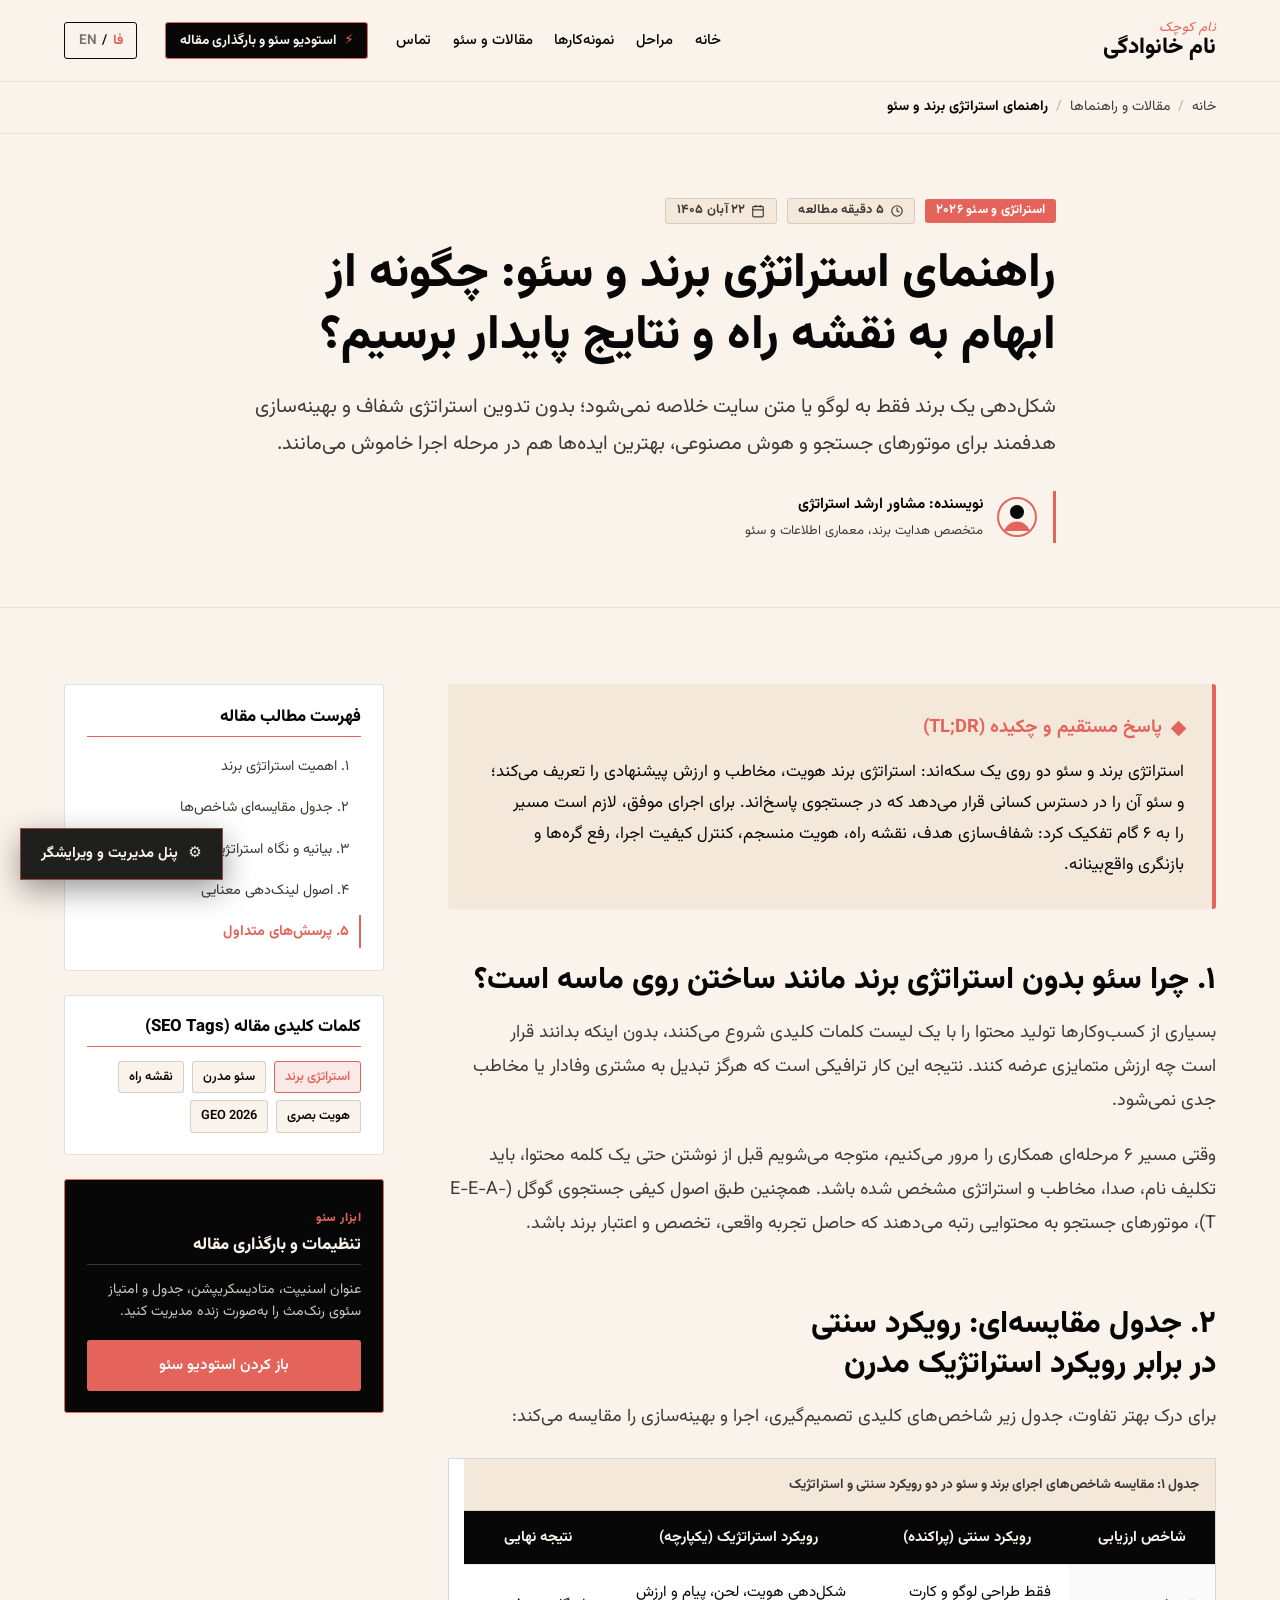
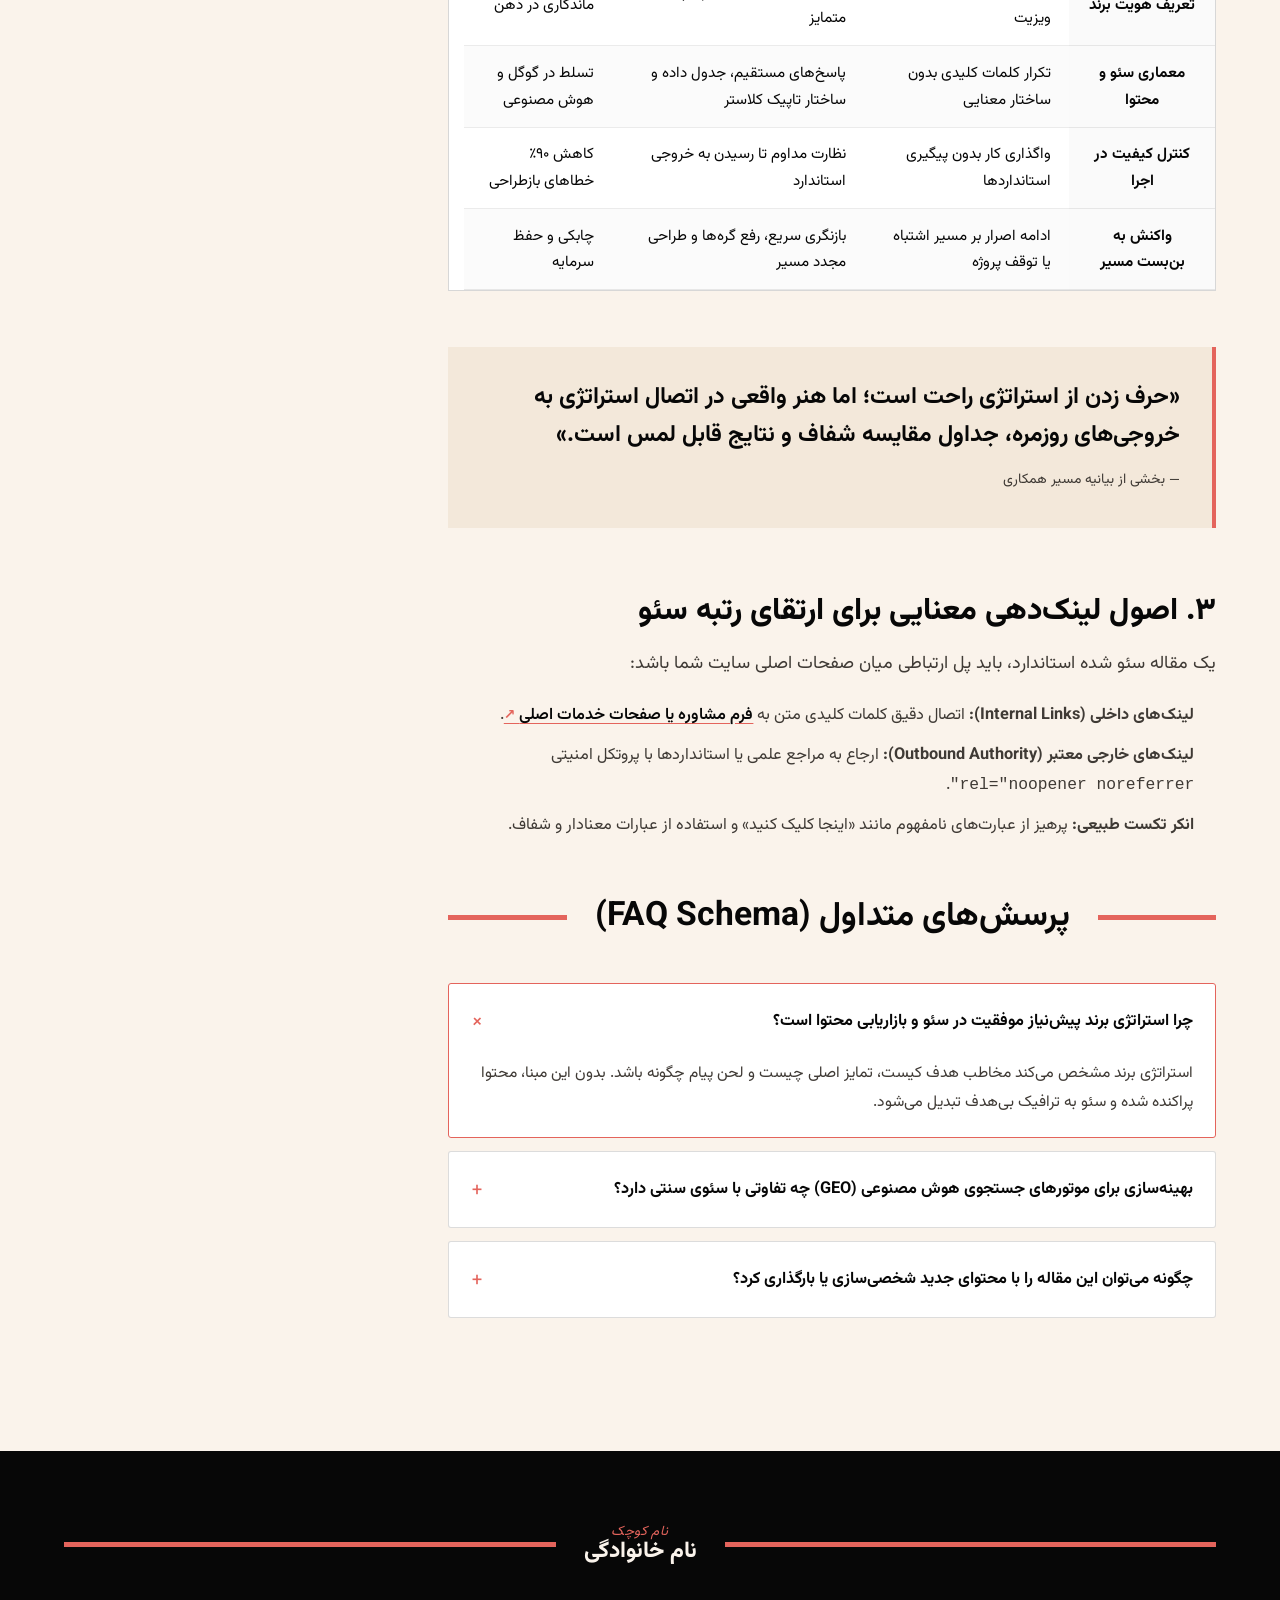
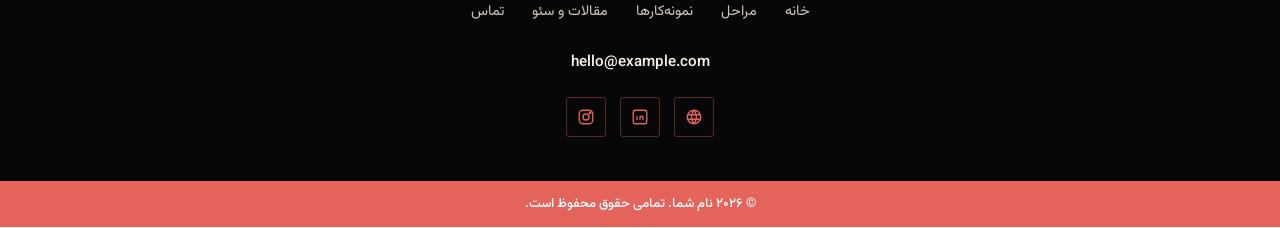
==== commit 86382717: "feat(admin): add full visual customizer, live inline editor, color presets, and static html export" ====
--- a/article.html
+++ b/article.html
@@ -115,6 +115,12 @@
   </script>
 </head>
 <body class="article-page">
+  <!-- Live Edit Active Top Banner -->
+  <aside class="live-edit-banner" id="live-edit-banner" role="status" aria-live="polite">
+    <span class="live-edit-banner-text" data-i18n="adminLiveBanner">✏️ حالت ویرایش زنده فعال است: روی هر متنی از صفحه کلیک کنید و مستقیماً تایپ نمایید.</span>
+    <button type="button" class="live-edit-banner-btn" id="btn-exit-live-edit" data-i18n="adminExitLive">خروج از ویرایش زنده</button>
+  </aside>
+
   <a href="#article-h1" class="skip-link visually-hidden" data-i18n="skipLink">پرش به محتوای مقاله</a>
 
   <div class="sr-only" aria-live="polite" id="live-announcer"></div>
@@ -650,5 +656,331 @@
       <p class="copyright-text" data-i18n="copyright">© ۲۰۲۶ نام شما. تمامی حقوق محفوظ است.</p>
     </div>
   </footer>
+
+  <!-- Admin Toast Notification -->
+  <div class="admin-toast" id="admin-toast" role="status" aria-live="polite"></div>
+
+  <!-- Admin Floating Dock -->
+  <div class="admin-dock-container" id="admin-dock-container">
+    <button type="button" class="admin-pill-btn" id="admin-pill-btn" aria-label="باز کردن پنل مدیریت (میانبر Ctrl+Shift+E)">
+      <span aria-hidden="true">⚙️</span>
+      <span data-i18n="adminPillTitle">پنل مدیریت و ویرایشگر</span>
+    </button>
+
+    <div class="admin-dock-bar" id="admin-dock-bar" role="toolbar" aria-label="نوار ابزار مدیریت سایت">
+      <span class="admin-dock-title">
+        <span aria-hidden="true">🛠️</span>
+        <span data-i18n="adminDockTitle">ادمین</span>
+      </span>
+
+      <button type="button" class="admin-dock-btn" id="btn-dock-live-edit" title="ویرایش مستقیم متون روی صفحه">
+        <span aria-hidden="true">✏️</span>
+        <span data-i18n="adminBtnLive">ویرایش مستقیم</span>
+      </button>
+
+      <button type="button" class="admin-dock-btn" id="btn-dock-open-drawer" title="کاستومایزر کامل رنگ‌ها، متون و تصاویر">
+        <span aria-hidden="true">🎨</span>
+        <span data-i18n="adminBtnCustomize">کاستومایزر</span>
+      </button>
+
+      <button type="button" class="admin-dock-btn" id="btn-dock-save" title="ذخیره تغییرات در حافظه مرورگر">
+        <span aria-hidden="true">💾</span>
+        <span data-i18n="adminBtnSave">ذخیره</span>
+      </button>
+
+      <button type="button" class="admin-dock-btn" id="btn-dock-export-html" title="دانلود فایل کامل HTML آماده انتشار">
+        <span aria-hidden="true">📥</span>
+        <span data-i18n="adminBtnExportHtml">دانلود HTML</span>
+      </button>
+
+      <button type="button" class="admin-dock-btn" id="btn-dock-reset" title="بازنشانی به حالت پیش‌فرض">
+        <span aria-hidden="true">🔄</span>
+        <span data-i18n="adminBtnReset">بازنشانی</span>
+      </button>
+
+      <button type="button" class="admin-dock-close" id="btn-dock-minimize" aria-label="کوچک کردن نوار ادمین">
+        ✕
+      </button>
+    </div>
+  </div>
+
+  <!-- Admin Customizer Drawer Dialog -->
+  <dialog id="admin-customizer-drawer" class="admin-customizer-drawer surface-ink" aria-labelledby="customizer-heading">
+    <div class="customizer-header">
+      <div class="customizer-title-wrap">
+        <h2 id="customizer-heading" class="customizer-title" data-i18n="customizerHeaderTitle">🎨 مدیریت و کاستومایزر صفحات</h2>
+        <p class="customizer-subtitle" data-i18n="customizerHeaderSub">تغییر زنده رنگ‌ها، متون، لینک‌ها و تصاویر بدون کدنویسی</p>
+      </div>
+      <button type="button" class="customizer-close-btn" id="btn-close-admin-drawer" aria-label="بستن کاستومایزر">✕</button>
+    </div>
+
+    <!-- Navigation Tabs -->
+    <nav class="customizer-tabs-nav" role="tablist" aria-label="تب‌های کاستومایزر">
+      <button type="button" role="tab" class="customizer-tab-btn is-active" id="tab-theme" aria-selected="true" aria-controls="panel-theme" data-i18n="tabTheme">🎨 رنگ و تم</button>
+      <button type="button" role="tab" class="customizer-tab-btn" id="tab-hero" aria-selected="false" aria-controls="panel-hero" data-i18n="tabHero">👤 هیرو و برند</button>
+      <button type="button" role="tab" class="customizer-tab-btn" id="tab-stages" aria-selected="false" aria-controls="panel-stages" data-i18n="tabStages">🧭 ۶ مرحله</button>
+      <button type="button" role="tab" class="customizer-tab-btn" id="tab-showcase" aria-selected="false" aria-controls="panel-showcase" data-i18n="tabShowcase">💼 نمونه‌کار و رابین</button>
+      <button type="button" role="tab" class="customizer-tab-btn" id="tab-brands" aria-selected="false" aria-controls="panel-brands" data-i18n="tabBrands">🤝 برندها</button>
+      <button type="button" role="tab" class="customizer-tab-btn" id="tab-footer" aria-selected="false" aria-controls="panel-footer" data-i18n="tabFooter">📬 فوتر و تماس</button>
+      <button type="button" role="tab" class="customizer-tab-btn" id="tab-data" aria-selected="false" aria-controls="panel-data" data-i18n="tabData">💾 خروجی و فایل</button>
+    </nav>
+
+    <!-- Drawer Body -->
+    <div class="customizer-body">
+      <!-- 1. Theme Panel -->
+      <div role="tabpanel" id="panel-theme" class="customizer-tab-panel is-active" aria-labelledby="tab-theme">
+        <div class="customizer-section-card">
+          <h3 class="customizer-section-title" data-i18n="themeAccentHeading">رنگ اصلی و شاخص (Accent Color)</h3>
+          <div class="customizer-field">
+            <label for="admin-color-picker" class="customizer-label" data-i18n="themeAccentLabel">انتخاب رنگ شاخص اختصاصی:</label>
+            <div style="display: flex; align-items: center; gap: 0.75rem;">
+              <input type="color" id="admin-color-picker" value="#E4645C" style="inline-size: 3rem; block-size: 2.2rem; border: none; cursor: pointer; border-radius: 4px; background: transparent;">
+              <span id="admin-color-value" style="font-family: monospace; font-size: 0.95rem; color: var(--color-coral); font-weight: 700;">#E4645C</span>
+            </div>
+            <div class="color-presets-row" aria-label="پالت رنگ‌های آماده">
+              <button type="button" class="color-preset-chip is-selected" data-color="#E4645C" style="background-color: #E4645C;" title="Coral"></button>
+              <button type="button" class="color-preset-chip" data-color="#E11D48" style="background-color: #E11D48;" title="Crimson"></button>
+              <button type="button" class="color-preset-chip" data-color="#D97706" style="background-color: #D97706;" title="Amber"></button>
+              <button type="button" class="color-preset-chip" data-color="#059669" style="background-color: #059669;" title="Emerald"></button>
+              <button type="button" class="color-preset-chip" data-color="#2563EB" style="background-color: #2563EB;" title="Cobalt"></button>
+              <button type="button" class="color-preset-chip" data-color="#7C3AED" style="background-color: #7C3AED;" title="Royal Purple"></button>
+              <button type="button" class="color-preset-chip" data-color="#475569" style="background-color: #475569;" title="Slate"></button>
+            </div>
+          </div>
+        </div>
+
+        <div class="customizer-section-card">
+          <h3 class="customizer-section-title" data-i18n="themeBgHeading">تم پس‌زمینه و حالت نمایش</h3>
+          <div class="customizer-field">
+            <label for="admin-theme-bg" class="customizer-label" data-i18n="themeBgLabel">نوع زمینه:</label>
+            <select id="admin-theme-bg" class="customizer-select">
+              <option value="cream">کرمی تحریریه‌ای (#FAF3EB - پیش‌فرض)</option>
+              <option value="dark">تیره کربنی مدرن (#111110)</option>
+              <option value="white">سفید مینیمال (#FFFFFF)</option>
+            </select>
+          </div>
+
+          <div class="customizer-field">
+            <label for="admin-font-scale" class="customizer-label" data-i18n="themeFontScaleLabel">مقیاس فونت و قلم:</label>
+            <select id="admin-font-scale" class="customizer-select">
+              <option value="100">استاندارد (۱۰۰٪)</option>
+              <option value="106">کمی بزرگ‌تر (۱۰۶٪)</option>
+              <option value="112">بزرگ (۱۱۲٪)</option>
+            </select>
+          </div>
+        </div>
+      </div>
+
+      <!-- 2. Hero & Brand Panel -->
+      <div role="tabpanel" id="panel-hero" class="customizer-tab-panel" aria-labelledby="tab-hero">
+        <div class="customizer-section-card">
+          <h3 class="customizer-section-title" data-i18n="heroBrandIdentityHeading">هویت و نام برند شخصی</h3>
+          <div class="customizer-field">
+            <label for="custom-brand-first" class="customizer-label" data-i18n="labelBrandFirst">نام کوچک (قلم نستعلیق/اسکریپت):</label>
+            <input type="text" id="custom-brand-first" class="customizer-input">
+          </div>
+          <div class="customizer-field">
+            <label for="custom-brand-last" class="customizer-label" data-i18n="labelBrandLast">نام خانوادگی (قلم سریف):</label>
+            <input type="text" id="custom-brand-last" class="customizer-input">
+          </div>
+        </div>
+
+        <div class="customizer-section-card">
+          <h3 class="customizer-section-title" data-i18n="heroContentHeading">متون بخش هیرو (معرفی)</h3>
+          <div class="customizer-field">
+            <label for="custom-hero-eyebrow" class="customizer-label" data-i18n="labelHeroEyebrow">عنوان فرعی بالای تیتر:</label>
+            <input type="text" id="custom-hero-eyebrow" class="customizer-input">
+          </div>
+          <div class="customizer-field">
+            <label for="custom-hero-title" class="customizer-label" data-i18n="labelHeroTitle">تیتر اصلی هیرو (H1):</label>
+            <input type="text" id="custom-hero-title" class="customizer-input">
+          </div>
+          <div class="customizer-field">
+            <label for="custom-hero-lead" class="customizer-label" data-i18n="labelHeroLead">متن لید و پاراگراف معرفی:</label>
+            <textarea id="custom-hero-lead" class="customizer-textarea" rows="3"></textarea>
+          </div>
+          <div class="customizer-field">
+            <label for="custom-hero-cta1" class="customizer-label" data-i18n="labelHeroCta1">متن دکمه اول (اصلی):</label>
+            <input type="text" id="custom-hero-cta1" class="customizer-input">
+          </div>
+          <div class="customizer-field">
+            <label for="custom-hero-cta2" class="customizer-label" data-i18n="labelHeroCta2">متن دکمه دوم (مشاهده مراحل):</label>
+            <input type="text" id="custom-hero-cta2" class="customizer-input">
+          </div>
+        </div>
+
+        <div class="customizer-section-card">
+          <h3 class="customizer-section-title" data-i18n="heroImageHeading">تصویر اصلی هیرو</h3>
+          <div class="customizer-field">
+            <label for="custom-hero-img-upload" class="customizer-label" data-i18n="labelUploadHeroImg">بارگذاری عکس جدید از کامپیوتر:</label>
+            <input type="file" id="custom-hero-img-upload" accept="image/*" class="customizer-input">
+          </div>
+          <div class="customizer-field">
+            <label for="custom-hero-img-url" class="customizer-label" data-i18n="labelHeroImgUrl">یا نشانی اینترنتی (URL) تصویر:</label>
+            <input type="text" id="custom-hero-img-url" class="customizer-input" placeholder="assets/placeholder-hero.jpg">
+          </div>
+        </div>
+      </div>
+
+      <!-- 3. Stages Panel -->
+      <div role="tabpanel" id="panel-stages" class="customizer-tab-panel" aria-labelledby="tab-stages">
+        <div class="customizer-section-card">
+          <h3 class="customizer-section-title" data-i18n="stagesSelectHeading">انتخاب و ویرایش مراحل همکاری</h3>
+          <div class="customizer-field">
+            <label for="custom-stage-selector" class="customizer-label" data-i18n="labelSelectStage">انتخاب مرحله برای ویرایش:</label>
+            <select id="custom-stage-selector" class="customizer-select">
+              <option value="1">مرحله ۱ (ابهام اولیه)</option>
+              <option value="2">مرحله ۲ (شروع و استراتژی)</option>
+              <option value="3">مرحله ۳ (هویت و ساخت از صفر)</option>
+              <option value="4">مرحله ۴ (اجرا و کیفیت)</option>
+              <option value="5">مرحله ۵ (بازنگری و گیر مسیر)</option>
+              <option value="6">مرحله ۶ (مشاوره و شفافیت)</option>
+            </select>
+          </div>
+
+          <div class="customizer-field">
+            <label for="custom-stage-strip" class="customizer-label" data-i18n="labelStageStrip">عنوان خلاصه در نوار مشکی:</label>
+            <input type="text" id="custom-stage-strip" class="customizer-input">
+          </div>
+          <div class="customizer-field">
+            <label for="custom-stage-title" class="customizer-label" data-i18n="labelStageTitle">عنوان کامل مرحله:</label>
+            <input type="text" id="custom-stage-title" class="customizer-input">
+          </div>
+          <div class="customizer-field">
+            <label for="custom-stage-body" class="customizer-label" data-i18n="labelStageBody">توضیحات و متن تفصیلی مرحله:</label>
+            <textarea id="custom-stage-body" class="customizer-textarea" rows="4"></textarea>
+          </div>
+        </div>
+      </div>
+
+      <!-- 4. Showcase Panel -->
+      <div role="tabpanel" id="panel-showcase" class="customizer-tab-panel" aria-labelledby="tab-showcase">
+        <div class="customizer-section-card">
+          <h3 class="customizer-section-title" data-i18n="showcaseSectionHeading">بخش نمونه‌کار و رابین</h3>
+          <div class="customizer-field">
+            <label for="custom-showcase-heading" class="customizer-label" data-i18n="labelShowcaseHeading">تیتر بخش:</label>
+            <input type="text" id="custom-showcase-heading" class="customizer-input">
+          </div>
+          <div class="customizer-field">
+            <label for="custom-manifesto-1" class="customizer-label" data-i18n="labelManifesto1">متن بیانیه (پاراگراف ۱):</label>
+            <textarea id="custom-manifesto-1" class="customizer-textarea" rows="2"></textarea>
+          </div>
+          <div class="customizer-field">
+            <label for="custom-manifesto-2" class="customizer-label" data-i18n="labelManifesto2">متن بیانیه (پاراگراف ۲):</label>
+            <textarea id="custom-manifesto-2" class="customizer-textarea" rows="2"></textarea>
+          </div>
+          <div class="customizer-field">
+            <label for="custom-proof-text" class="customizer-label" data-i18n="labelProofText">متن جعبه اثبات و نتایج:</label>
+            <textarea id="custom-proof-text" class="customizer-textarea" rows="2"></textarea>
+          </div>
+          <div class="customizer-field">
+            <label for="custom-showcase-url" class="customizer-label" data-i18n="labelShowcaseUrl">لینک دکمه نمونه‌کار (وب‌سایت رابین):</label>
+            <input type="url" id="custom-showcase-url" class="customizer-input">
+          </div>
+          <div class="customizer-field">
+            <label for="custom-showcase-btn" class="customizer-label" data-i18n="labelShowcaseBtn">متن روی دکمه نمونه‌کار:</label>
+            <input type="text" id="custom-showcase-btn" class="customizer-input">
+          </div>
+        </div>
+      </div>
+
+      <!-- 5. Brands Panel -->
+      <div role="tabpanel" id="panel-brands" class="customizer-tab-panel" aria-labelledby="tab-brands">
+        <div class="customizer-section-card">
+          <h3 class="customizer-section-title" data-i18n="brandsSectionHeading">برندهای همکار</h3>
+          <div class="customizer-field">
+            <label for="custom-brands-title" class="customizer-label" data-i18n="labelBrandsTitle">تیتر بخش برندها:</label>
+            <input type="text" id="custom-brands-title" class="customizer-input">
+          </div>
+          <div class="customizer-field">
+            <label for="custom-brand1-name" class="customizer-label">برند ۱ (نام و تگ):</label>
+            <div style="display: grid; grid-template-columns: 1fr 1fr; gap: 0.5rem;">
+              <input type="text" id="custom-brand1-name" class="customizer-input" placeholder="نام برند">
+              <input type="text" id="custom-brand1-tag" class="customizer-input" placeholder="توضیح / زمینه">
+            </div>
+          </div>
+          <div class="customizer-field">
+            <label for="custom-brand2-name" class="customizer-label">برند ۲ (نام و تگ):</label>
+            <div style="display: grid; grid-template-columns: 1fr 1fr; gap: 0.5rem;">
+              <input type="text" id="custom-brand2-name" class="customizer-input" placeholder="نام برند">
+              <input type="text" id="custom-brand2-tag" class="customizer-input" placeholder="توضیح / زمینه">
+            </div>
+          </div>
+          <div class="customizer-field">
+            <label for="custom-brand3-name" class="customizer-label">برند ۳ (نام و تگ):</label>
+            <div style="display: grid; grid-template-columns: 1fr 1fr; gap: 0.5rem;">
+              <input type="text" id="custom-brand3-name" class="customizer-input" placeholder="نام برند">
+              <input type="text" id="custom-brand3-tag" class="customizer-input" placeholder="توضیح / زمینه">
+            </div>
+          </div>
+        </div>
+      </div>
+
+      <!-- 6. Footer Panel -->
+      <div role="tabpanel" id="panel-footer" class="customizer-tab-panel" aria-labelledby="tab-footer">
+        <div class="customizer-section-card">
+          <h3 class="customizer-section-title" data-i18n="footerSectionHeading">تماس، ایمیل و فوتر</h3>
+          <div class="customizer-field">
+            <label for="custom-contact-title" class="customizer-label" data-i18n="labelContactTitle">تیتر بخش تماس:</label>
+            <input type="text" id="custom-contact-title" class="customizer-input">
+          </div>
+          <div class="customizer-field">
+            <label for="custom-contact-email" class="customizer-label" data-i18n="labelContactEmail">آدرس ایمیل نمایش داده شده:</label>
+            <input type="email" id="custom-contact-email" class="customizer-input">
+          </div>
+          <div class="customizer-field">
+            <label for="custom-contact-ps" class="customizer-label" data-i18n="labelContactPs">یادداشت پی‌نوشت (PS):</label>
+            <textarea id="custom-contact-ps" class="customizer-textarea" rows="2"></textarea>
+          </div>
+          <div class="customizer-field">
+            <label for="custom-bottom-cta-title" class="customizer-label" data-i18n="labelBottomCtaTitle">تیتر بخش پایانی صفحه:</label>
+            <input type="text" id="custom-bottom-cta-title" class="customizer-input">
+          </div>
+          <div class="customizer-field">
+            <label for="custom-copyright" class="customizer-label" data-i18n="labelCopyright">متن کپی‌رایت:</label>
+            <input type="text" id="custom-copyright" class="customizer-input">
+          </div>
+        </div>
+      </div>
+
+      <!-- 7. Data & Export Panel -->
+      <div role="tabpanel" id="panel-data" class="customizer-tab-panel" aria-labelledby="tab-data">
+        <div class="customizer-section-card">
+          <h3 class="customizer-section-title" data-i18n="dataExportHeading">ذخیره، پشتیبان‌گیری و خروجی</h3>
+          <p style="font-size: 0.85rem; color: var(--color-white-muted); line-height: 1.6;" data-i18n="dataExportDesc">
+            تمامی تنظیمات در حافظه مرورگر شما ذخیره می‌شوند و حتی پس از بستن و باز کردن دوباره سایت باقی می‌مانند. همچنین می‌توانید فایل کامل HTML نهایی را دانلود کرده و مستقیماً روی هاست آپلود کنید.
+          </p>
+
+          <div style="display: flex; flex-direction: column; gap: 0.75rem;">
+            <button type="button" class="btn btn-coral" id="btn-admin-save-all" data-i18n="btnSaveAll">
+              💾 ذخیره تنظیمات در مرورگر (Save to LocalStorage)
+            </button>
+            <button type="button" class="btn btn-outline-cream" id="btn-admin-download-html" data-i18n="btnDownloadHtml">
+              📥 دانلود خروجی کامل فایل HTML صفحه
+            </button>
+            <button type="button" class="btn btn-outline-cream" id="btn-admin-export-json" data-i18n="btnExportJson">
+              📦 استخراج تنظیمات به صورت فایل JSON
+            </button>
+            <label class="btn btn-outline-cream" style="cursor: pointer; text-align: center;">
+              <span data-i18n="btnImportJson">📁 بارگذاری تنظیمات از فایل JSON</span>
+              <input type="file" id="input-import-json" accept=".json" class="visually-hidden">
+            </label>
+            <button type="button" class="btn btn-outline-ink" id="btn-admin-factory-reset" style="border-color: #ef4444; color: #f87171;" data-i18n="btnFactoryReset">
+              🔄 بازگردانی به تنظیمات کارخانه (Reset Defaults)
+            </button>
+          </div>
+        </div>
+      </div>
+    </div>
+
+    <!-- Drawer Footer -->
+    <div class="customizer-footer">
+      <div class="customizer-footer-btns">
+        <button type="button" class="btn btn-coral" id="btn-apply-drawer" data-i18n="btnApplyLive">✓ اعمال زنده</button>
+        <button type="button" class="btn btn-outline-cream" id="btn-save-drawer" data-i18n="btnSaveShort">💾 ذخیره</button>
+      </div>
+      <button type="button" class="btn btn-outline-cream" id="btn-close-drawer-bottom" data-i18n="btnClose">بستن</button>
+    </div>
+  </dialog>
 </body>
 </html>
--- a/styles.css
+++ b/styles.css
@@ -2071,6 +2071,459 @@
   .checklist-item.is-fail .chk-text {
     color: #F87171;
   }
+
+  /* ======================================================== */
+  /* ADMIN FLOATING DOCK & LIVE CUSTOMIZER SUITE              */
+  /* ======================================================== */
+
+  .admin-dock-container {
+    position: fixed;
+    inset-block-end: 1.25rem;
+    inset-inline-end: 1.25rem;
+    z-index: 9990;
+    font-family: var(--font-body);
+    direction: rtl;
+  }
+
+  [dir="ltr"] .admin-dock-container {
+    direction: ltr;
+  }
+
+  .admin-pill-btn {
+    display: inline-flex;
+    align-items: center;
+    gap: 0.65rem;
+    background-color: rgba(18, 17, 16, 0.94);
+    backdrop-filter: blur(12px);
+    -webkit-backdrop-filter: blur(12px);
+    color: var(--color-cream);
+    border: 1px solid rgba(228, 100, 92, 0.6);
+    padding: 0.75rem 1.25rem;
+    border-radius: var(--radius-pill);
+    box-shadow: 0 10px 30px rgba(0, 0, 0, 0.4);
+    font-size: 0.92rem;
+    font-weight: 700;
+    cursor: pointer;
+    transition: all 0.22s cubic-bezier(0.16, 1, 0.3, 1);
+  }
+
+  .admin-pill-btn:hover {
+    background-color: var(--color-coral);
+    color: var(--color-ink);
+    border-color: var(--color-coral);
+    transform: translateY(-2px);
+    box-shadow: 0 14px 35px rgba(228, 100, 92, 0.35);
+  }
+
+  .admin-dock-bar {
+    display: none;
+    align-items: center;
+    gap: 0.5rem;
+    background-color: rgba(18, 17, 16, 0.96);
+    backdrop-filter: blur(16px);
+    -webkit-backdrop-filter: blur(16px);
+    border: 1px solid rgba(250, 243, 235, 0.2);
+    border-radius: var(--radius-pill);
+    padding: 0.45rem 0.65rem;
+    box-shadow: 0 12px 40px rgba(0, 0, 0, 0.5);
+    flex-wrap: wrap;
+    max-inline-size: calc(100vw - 2.5rem);
+  }
+
+  .admin-dock-container.is-expanded .admin-dock-bar {
+    display: flex;
+  }
+
+  .admin-dock-container.is-expanded .admin-pill-btn {
+    display: none;
+  }
+
+  .admin-dock-title {
+    font-size: 0.85rem;
+    font-weight: 800;
+    color: var(--color-coral);
+    padding-inline: 0.65rem;
+    display: flex;
+    align-items: center;
+    gap: 0.4rem;
+  }
+
+  .admin-dock-btn {
+    display: inline-flex;
+    align-items: center;
+    gap: 0.4rem;
+    background-color: rgba(250, 243, 235, 0.08);
+    color: var(--color-cream);
+    border: 1px solid rgba(250, 243, 235, 0.14);
+    border-radius: var(--radius-pill);
+    padding: 0.45rem 0.85rem;
+    font-size: 0.82rem;
+    font-weight: 600;
+    cursor: pointer;
+    transition: all 0.18s ease;
+    white-space: nowrap;
+  }
+
+  .admin-dock-btn:hover {
+    background-color: rgba(250, 243, 235, 0.18);
+    border-color: rgba(250, 243, 235, 0.3);
+  }
+
+  .admin-dock-btn.is-active {
+    background-color: var(--color-coral);
+    color: var(--color-ink);
+    border-color: var(--color-coral);
+    font-weight: 800;
+  }
+
+  .admin-dock-close {
+    background: transparent;
+    border: none;
+    color: var(--color-white-muted);
+    font-size: 1.1rem;
+    cursor: pointer;
+    padding: 0.4rem;
+    border-radius: 50%;
+    display: inline-flex;
+    align-items: center;
+    justify-content: center;
+    transition: color 0.15s ease;
+  }
+
+  .admin-dock-close:hover {
+    color: var(--color-cream);
+  }
+
+  /* Live inline editing mode styles */
+  body.is-admin-editing [data-editable="true"],
+  body.is-admin-editing [data-i18n] {
+    outline: 2px dashed var(--color-coral) !important;
+    outline-offset: 3px !important;
+    cursor: text !important;
+    border-radius: 2px;
+    transition: background-color 0.15s ease, outline-color 0.15s ease;
+  }
+
+  body.is-admin-editing [data-editable="true"]:hover,
+  body.is-admin-editing [data-i18n]:hover {
+    background-color: rgba(228, 100, 92, 0.1) !important;
+  }
+
+  body.is-admin-editing [data-editable="true"]:focus,
+  body.is-admin-editing [data-i18n]:focus {
+    outline: 2px solid var(--color-coral) !important;
+    background-color: rgba(228, 100, 92, 0.15) !important;
+  }
+
+  .live-edit-banner {
+    display: none;
+    position: fixed;
+    inset-block-start: 0;
+    inset-inline: 0;
+    background: linear-gradient(90deg, #E4645C, #C24B44);
+    color: #070707;
+    font-weight: 700;
+    font-size: 0.88rem;
+    padding: 0.5rem 1rem;
+    text-align: center;
+    z-index: 9995;
+    box-shadow: 0 2px 10px rgba(0, 0, 0, 0.2);
+    align-items: center;
+    justify-content: center;
+    gap: 0.75rem;
+  }
+
+  body.is-admin-editing .live-edit-banner {
+    display: flex;
+  }
+
+  .live-edit-banner-btn {
+    background-color: #070707;
+    color: #FFFFFF;
+    border: none;
+    border-radius: var(--radius-pill);
+    padding: 0.25rem 0.75rem;
+    font-size: 0.8rem;
+    font-weight: 700;
+    cursor: pointer;
+  }
+
+  /* Toast Notification */
+  .admin-toast {
+    position: fixed;
+    inset-block-start: 2rem;
+    inset-inline-start: 50%;
+    translate: -50% 0;
+    background-color: #121211;
+    color: var(--color-cream);
+    border: 1px solid var(--color-coral);
+    border-inline-start-width: 4px;
+    padding: 0.85rem 1.6rem;
+    border-radius: var(--radius-sm);
+    box-shadow: 0 10px 30px rgba(0, 0, 0, 0.4);
+    font-size: 0.92rem;
+    font-weight: 600;
+    z-index: 10005;
+    opacity: 0;
+    pointer-events: none;
+    transition: opacity 0.25s ease, translate 0.25s ease;
+  }
+
+  .admin-toast.is-visible {
+    opacity: 1;
+    translate: -50% 0;
+    pointer-events: auto;
+  }
+
+  /* Admin Customizer Drawer (<dialog>) */
+  dialog.admin-customizer-drawer {
+    position: fixed;
+    inset-block: 0;
+    inset-inline-end: 0;
+    inset-inline-start: auto;
+    inline-size: min(100vw, 620px);
+    max-inline-size: 100vw;
+    block-size: 100vh;
+    max-block-size: 100vh;
+    border: none;
+    border-inline-start: 1px solid rgba(250, 243, 235, 0.2);
+    background-color: #121211;
+    color: var(--color-cream);
+    padding: 0;
+    margin: 0;
+    display: flex;
+    flex-direction: column;
+    z-index: 10000;
+    overscroll-behavior: contain;
+    box-shadow: -15px 0 50px rgba(0, 0, 0, 0.6);
+  }
+
+  [dir="ltr"] dialog.admin-customizer-drawer {
+    border-inline-start: none;
+    border-inline-end: 1px solid rgba(250, 243, 235, 0.2);
+  }
+
+  dialog.admin-customizer-drawer:not([open]) {
+    display: none;
+  }
+
+  dialog.admin-customizer-drawer::backdrop {
+    background-color: rgba(0, 0, 0, 0.65);
+    backdrop-filter: blur(4px);
+    -webkit-backdrop-filter: blur(4px);
+    overflow: hidden;
+    overscroll-behavior: contain;
+  }
+
+  .customizer-header {
+    padding: 1.25rem 1.5rem;
+    border-block-end: 1px solid rgba(250, 243, 235, 0.12);
+    display: flex;
+    align-items: center;
+    justify-content: space-between;
+    gap: 1rem;
+    background-color: #181716;
+  }
+
+  .customizer-title-wrap {
+    display: flex;
+    flex-direction: column;
+    gap: 0.25rem;
+  }
+
+  .customizer-title {
+    font-size: 1.2rem;
+    font-weight: 800;
+    color: var(--color-coral);
+    margin: 0;
+  }
+
+  .customizer-subtitle {
+    font-size: 0.82rem;
+    color: var(--color-white-muted);
+    margin: 0;
+  }
+
+  .customizer-close-btn {
+    inline-size: 2.25rem;
+    block-size: 2.25rem;
+    display: inline-flex;
+    align-items: center;
+    justify-content: center;
+    background: rgba(250, 243, 235, 0.08);
+    border: 1px solid rgba(250, 243, 235, 0.2);
+    color: var(--color-cream);
+    border-radius: var(--radius-sm);
+    font-size: 1.1rem;
+    cursor: pointer;
+    transition: all 0.18s ease;
+  }
+
+  .customizer-close-btn:hover {
+    background-color: var(--color-coral);
+    color: var(--color-ink);
+  }
+
+  /* Customizer Tabs */
+  .customizer-tabs-nav {
+    display: flex;
+    overflow-x: auto;
+    background-color: #141312;
+    border-block-end: 1px solid rgba(250, 243, 235, 0.12);
+    padding: 0.5rem 0.75rem 0;
+    gap: 0.35rem;
+    scrollbar-width: thin;
+  }
+
+  .customizer-tab-btn {
+    background: transparent;
+    border: none;
+    border-block-end: 3px solid transparent;
+    color: var(--color-white-muted);
+    padding: 0.65rem 0.95rem;
+    font-size: 0.84rem;
+    font-weight: 600;
+    cursor: pointer;
+    white-space: nowrap;
+    transition: color 0.15s ease, border-color 0.15s ease;
+  }
+
+  .customizer-tab-btn:hover {
+    color: var(--color-cream);
+  }
+
+  .customizer-tab-btn.is-active {
+    color: var(--color-coral);
+    border-block-end-color: var(--color-coral);
+    font-weight: 800;
+  }
+
+  /* Customizer Body */
+  .customizer-body {
+    flex: 1 1 auto;
+    overflow-y: auto;
+    padding: 1.5rem;
+    display: flex;
+    flex-direction: column;
+    gap: 1.5rem;
+    scrollbar-width: thin;
+  }
+
+  .customizer-tab-panel {
+    display: none;
+    flex-direction: column;
+    gap: 1.25rem;
+  }
+
+  .customizer-tab-panel.is-active {
+    display: flex;
+  }
+
+  .customizer-section-card {
+    background-color: #181716;
+    border: 1px solid rgba(250, 243, 235, 0.1);
+    border-radius: var(--radius-sm);
+    padding: 1.25rem;
+    display: flex;
+    flex-direction: column;
+    gap: 1rem;
+  }
+
+  .customizer-section-title {
+    font-size: 0.98rem;
+    font-weight: 800;
+    color: var(--color-coral);
+    border-block-end: 1px solid rgba(250, 243, 235, 0.08);
+    padding-block-end: 0.4rem;
+    margin: 0;
+  }
+
+  .customizer-field {
+    display: flex;
+    flex-direction: column;
+    gap: 0.35rem;
+  }
+
+  .customizer-label {
+    font-size: 0.82rem;
+    font-weight: 600;
+    color: var(--color-white-muted);
+  }
+
+  .customizer-input,
+  .customizer-select,
+  .customizer-textarea {
+    background-color: #0d0c0c;
+    color: var(--color-cream);
+    border: 1px solid rgba(250, 243, 235, 0.2);
+    border-radius: var(--radius-sm);
+    padding: 0.6rem 0.85rem;
+    font-size: 0.9rem;
+    font-family: inherit;
+    transition: border-color 0.18s ease;
+  }
+
+  .customizer-input:focus,
+  .customizer-select:focus,
+  .customizer-textarea:focus {
+    border-color: var(--color-coral);
+    outline: 2px solid var(--color-coral);
+    outline-offset: 1px;
+  }
+
+  .customizer-textarea {
+    min-block-size: 4.5rem;
+    resize: vertical;
+  }
+
+  /* Preset Color Chips */
+  .color-presets-row {
+    display: flex;
+    align-items: center;
+    gap: 0.5rem;
+    flex-wrap: wrap;
+    margin-block-start: 0.35rem;
+  }
+
+  .color-preset-chip {
+    inline-size: 2rem;
+    block-size: 2rem;
+    border-radius: 50%;
+    border: 2px solid rgba(250, 243, 235, 0.3);
+    cursor: pointer;
+    transition: transform 0.15s ease, border-color 0.15s ease;
+    padding: 0;
+  }
+
+  .color-preset-chip:hover {
+    transform: scale(1.15);
+    border-color: #FFFFFF;
+  }
+
+  .color-preset-chip.is-selected {
+    border-color: #FFFFFF;
+    outline: 2px solid #FFFFFF;
+    outline-offset: 2px;
+  }
+
+  /* Customizer Footer */
+  .customizer-footer {
+    padding: 1.25rem 1.5rem;
+    background-color: #181716;
+    border-block-start: 1px solid rgba(250, 243, 235, 0.12);
+    display: flex;
+    align-items: center;
+    justify-content: space-between;
+    gap: 0.75rem;
+    flex-wrap: wrap;
+  }
+
+  .customizer-footer-btns {
+    display: flex;
+    align-items: center;
+    gap: 0.5rem;
+    flex-wrap: wrap;
+  }
 }
 
 @layer utilities {
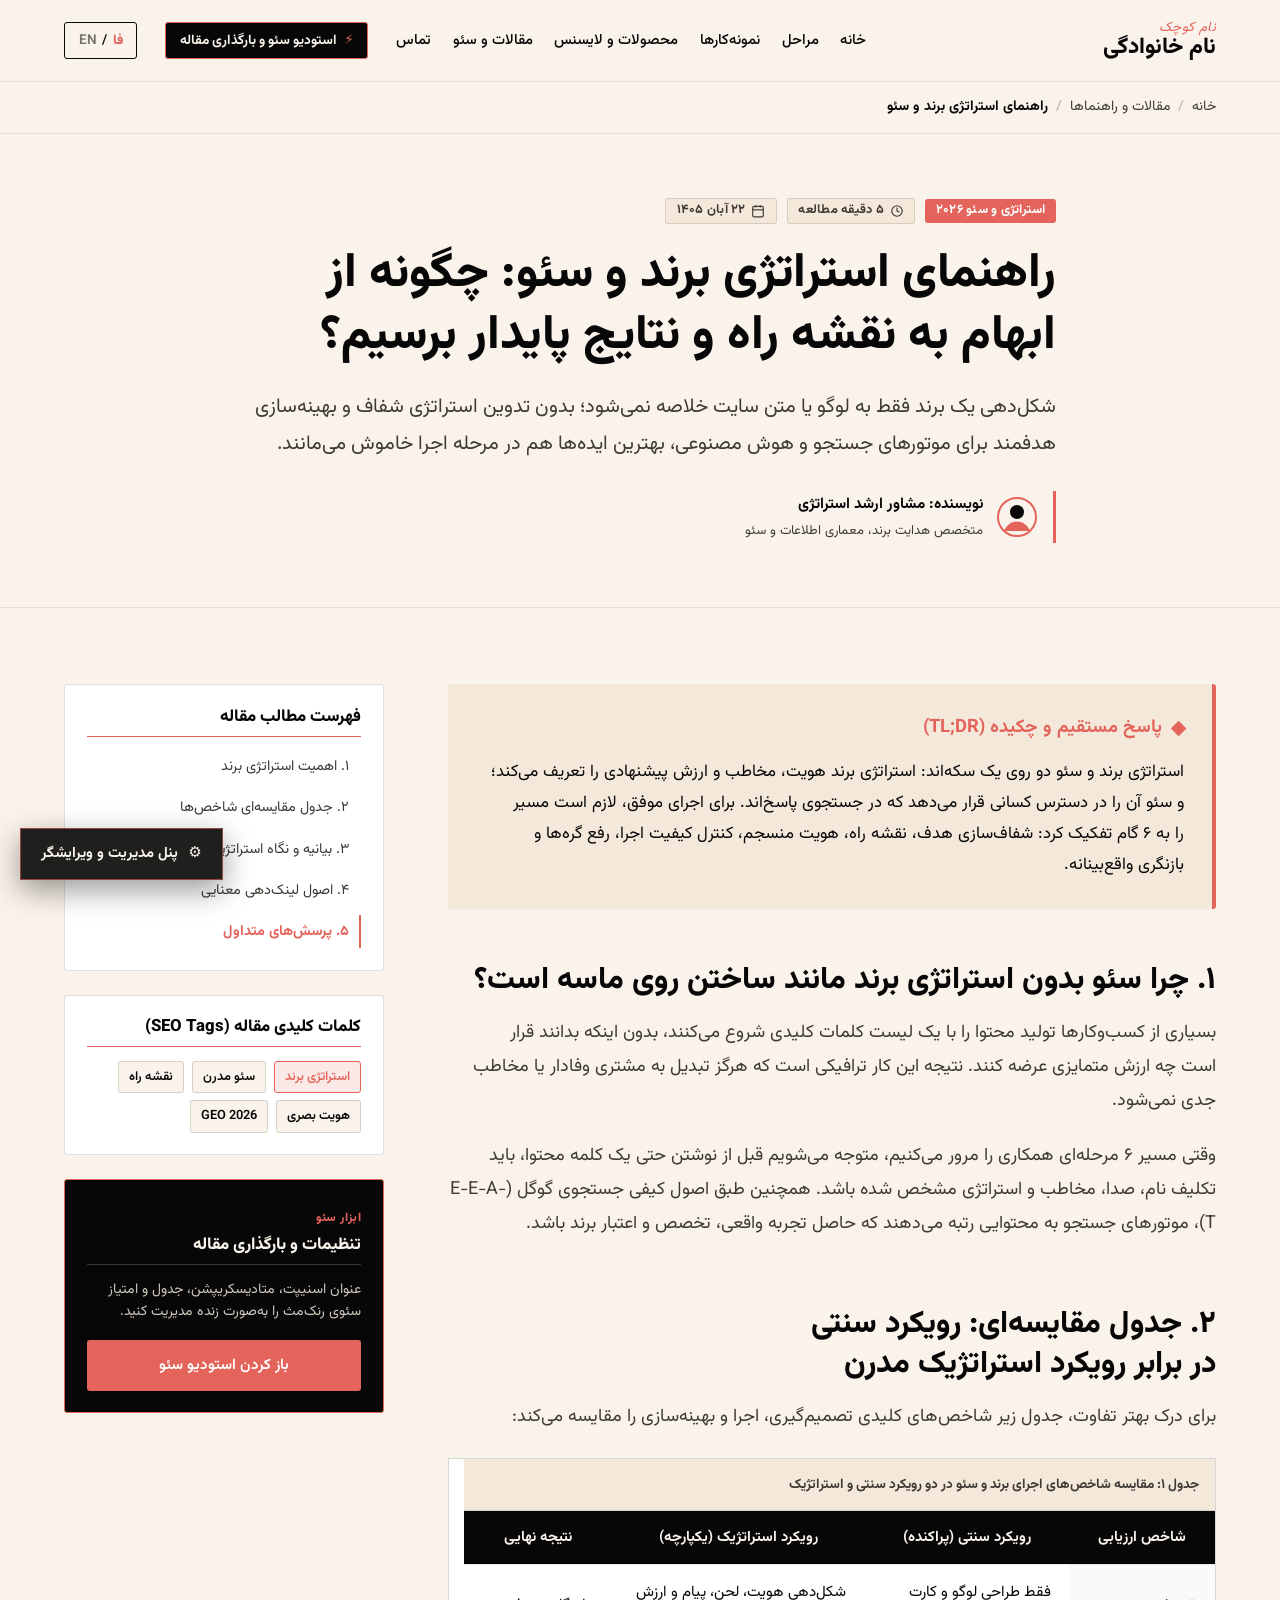
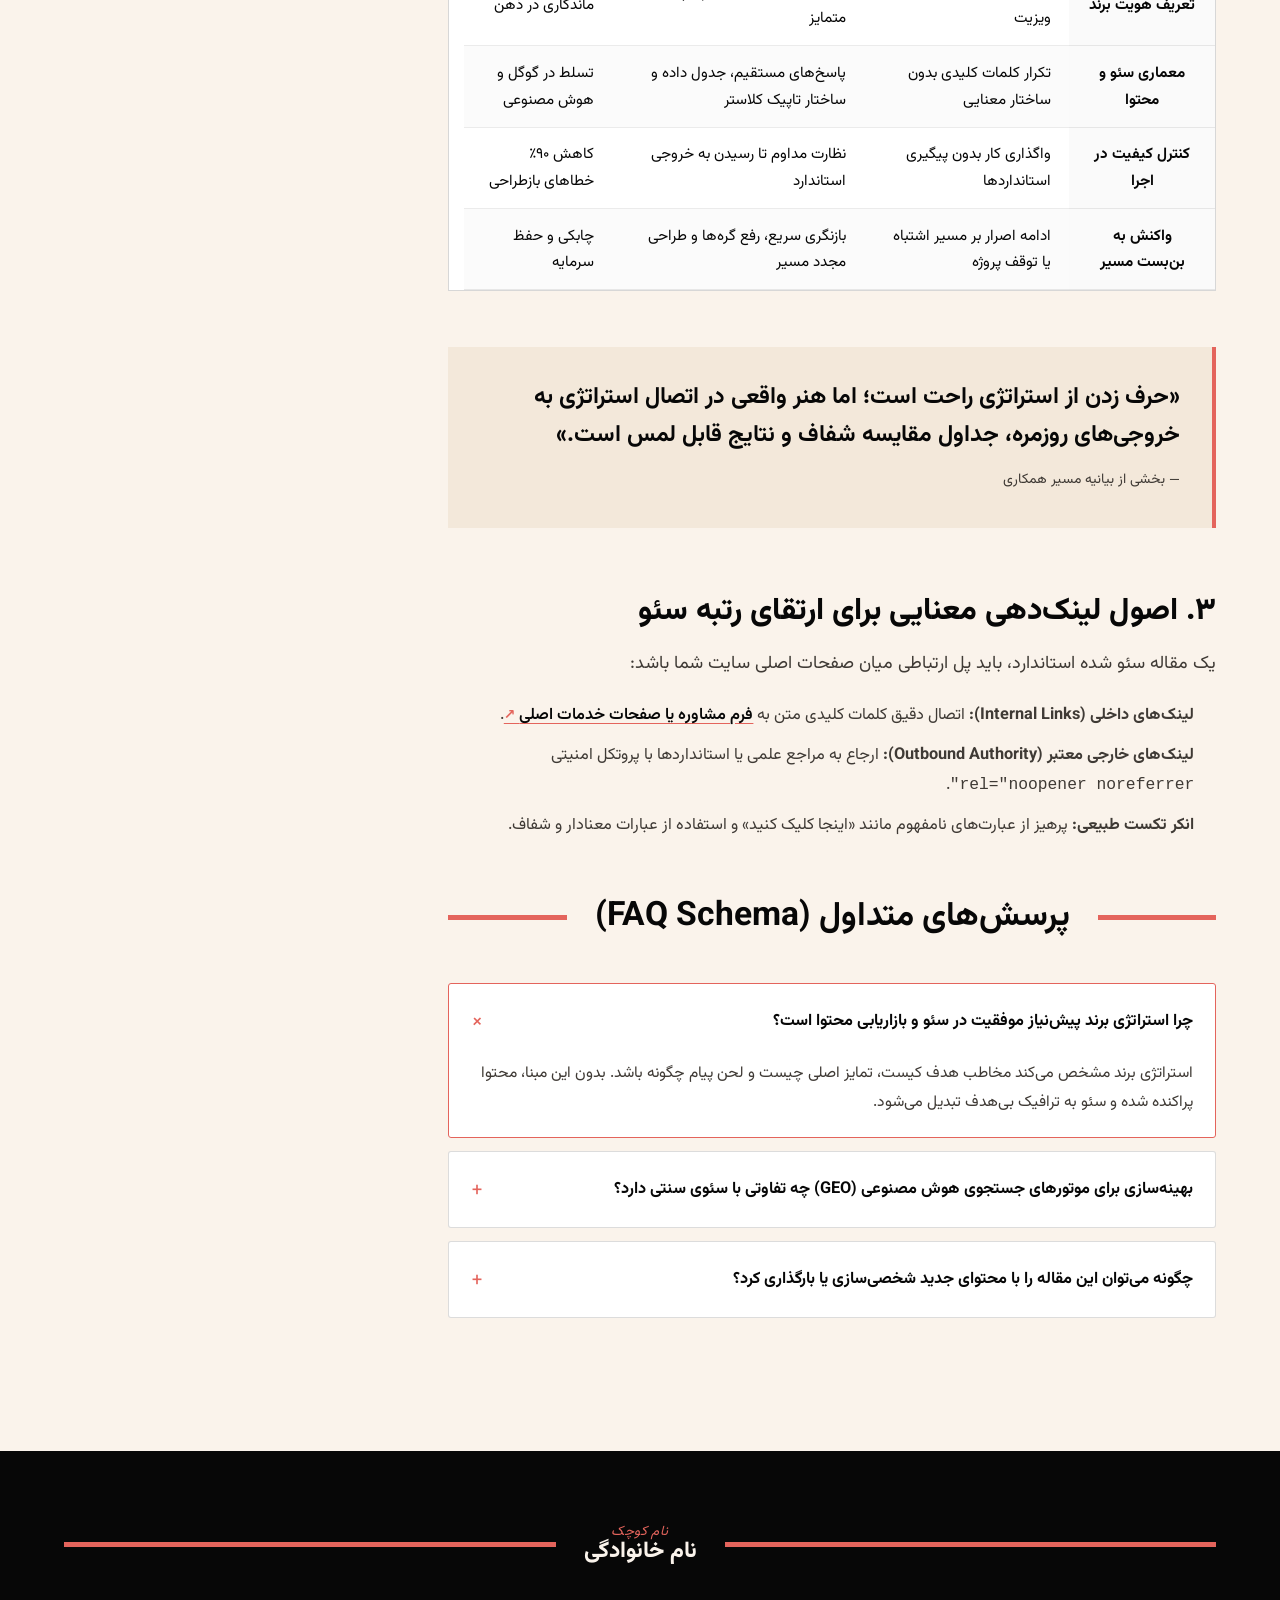
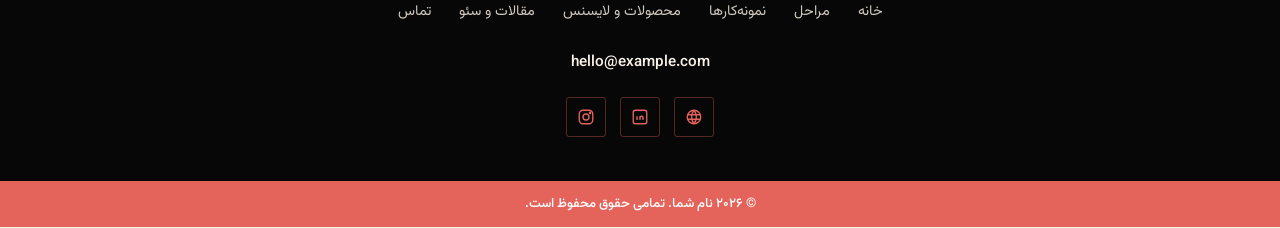
==== commit 5f661fe0: "feat(store): add digital products section with instant single-domain license generation and admin li" ====
--- a/article.html
+++ b/article.html
@@ -138,7 +138,8 @@
           <li><a href="index.html#top" class="nav-link" data-i18n="navHome">خانه</a></li>
           <li><a href="index.html#stages" class="nav-link" data-i18n="navStages">مراحل</a></li>
           <li><a href="index.html#portfolio" class="nav-link" data-i18n="navWork">نمونه‌کارها</a></li>
-          <li><a href="index.html#articles" class="nav-link is-active" data-i18n="navArticles">مقالات</a></li>
+          <li><a href="index.html#products" class="nav-link" data-i18n="navProducts">محصولات و لایسنس</a></li>
+          <li><a href="article.html" class="nav-link is-active" data-i18n="navArticles">مقالات</a></li>
           <li><a href="index.html#contact" class="nav-link" data-i18n="navContact">تماس</a></li>
         </ul>
 
@@ -632,6 +633,7 @@
           <li><a href="index.html#top" class="footer-link" data-i18n="navHome">خانه</a></li>
           <li><a href="index.html#stages" class="footer-link" data-i18n="navStages">مراحل</a></li>
           <li><a href="index.html#portfolio" class="footer-link" data-i18n="navWork">نمونه‌کارها</a></li>
+          <li><a href="index.html#products" class="footer-link" data-i18n="navProducts">محصولات و لایسنس</a></li>
           <li><a href="article.html" class="footer-link is-active" data-i18n="navArticles">مقالات</a></li>
           <li><a href="index.html#contact" class="footer-link" data-i18n="navContact">تماس</a></li>
         </ul>
@@ -722,6 +724,7 @@
       <button type="button" role="tab" class="customizer-tab-btn" id="tab-showcase" aria-selected="false" aria-controls="panel-showcase" data-i18n="tabShowcase">💼 نمونه‌کار و رابین</button>
       <button type="button" role="tab" class="customizer-tab-btn" id="tab-brands" aria-selected="false" aria-controls="panel-brands" data-i18n="tabBrands">🤝 برندها</button>
       <button type="button" role="tab" class="customizer-tab-btn" id="tab-footer" aria-selected="false" aria-controls="panel-footer" data-i18n="tabFooter">📬 فوتر و تماس</button>
+      <button type="button" role="tab" class="customizer-tab-btn" id="tab-licenses" aria-selected="false" aria-controls="panel-licenses" data-i18n="tabLicenses">🔑 مدیریت لایسنس‌ها</button>
       <button type="button" role="tab" class="customizer-tab-btn" id="tab-data" aria-selected="false" aria-controls="panel-data" data-i18n="tabData">💾 خروجی و فایل</button>
     </nav>
 
@@ -971,6 +974,62 @@
           </div>
         </div>
       </div>
+      <!-- 8. Licenses Panel -->
+      <div role="tabpanel" id="panel-licenses" class="customizer-tab-panel" aria-labelledby="tab-licenses">
+        <div class="customizer-section-card">
+          <div style="display: flex; justify-content: space-between; align-items: center; border-block-end: 1px solid rgba(250, 243, 235, 0.08); padding-block-end: 0.5rem;">
+            <h3 class="customizer-section-title" style="margin: 0;" data-i18n="adminLicensesTitle">مدیریت لایسنس‌ها و فروش</h3>
+            <span style="font-size: 0.82rem; color: var(--color-coral); font-weight: 700;">
+              تعداد لایسنس‌های صادرشده: <strong id="admin-license-total-count">0</strong>
+            </span>
+          </div>
+
+          <p style="font-size: 0.84rem; color: var(--color-white-muted); line-height: 1.6;" data-i18n="adminLicensesDesc">
+            تمامی لایسنس‌های صادر شده بلافاصله پس از خرید کاربران در این بخش ثبت می‌شوند و وضعیت دامنه مجاز هر محصول قابل نظارت یا مسدودسازی است.
+          </p>
+
+          <!-- License list container -->
+          <div style="overflow-x: auto; max-block-size: 260px; scrollbar-width: thin;">
+            <table class="admin-license-table">
+              <thead>
+                <tr>
+                  <th data-i18n="thCustomer">خریدار</th>
+                  <th data-i18n="thDomain">دامنه مجاز</th>
+                  <th data-i18n="thLicenseKey">کلید لایسنس</th>
+                  <th data-i18n="thStatus">وضعیت</th>
+                  <th data-i18n="thAction">عملیات</th>
+                </tr>
+              </thead>
+              <tbody id="admin-license-tbody">
+                <!-- Dynamically populated -->
+              </tbody>
+            </table>
+          </div>
+
+          <!-- Manual License Issuance Form -->
+          <div style="border-block-start: 1px solid rgba(250, 243, 235, 0.1); padding-block-start: 1rem; display: flex; flex-direction: column; gap: 0.75rem;">
+            <h4 style="font-size: 0.9rem; font-weight: 700; color: var(--color-coral); margin: 0;" data-i18n="manualIssueHeading">صدور دستی لایسنس برای مشتری خاص:</h4>
+            <div style="display: grid; grid-template-columns: repeat(auto-fit, minmax(180px, 1fr)); gap: 0.5rem;">
+              <input type="text" id="manual-client-name" class="customizer-input" placeholder="نام مشتری">
+              <input type="text" id="manual-client-domain" class="customizer-input" placeholder="دامنه مجاز (مثال: client.ir)">
+              <select id="manual-client-product" class="customizer-select">
+                <option value="editorial-template">قالب استراتژی شخصی</option>
+                <option value="seo-studio-pro">پکیج استودیو سئو</option>
+                <option value="license-guard-sdk">کیت گارد لایسنس</option>
+              </select>
+            </div>
+            <button type="button" class="btn btn-outline-cream" id="btn-manual-issue-license" data-i18n="btnIssueManual">
+              + صدور و ثبت لایسنس جدید
+            </button>
+          </div>
+
+          <div style="display: flex; gap: 0.5rem; margin-block-start: 0.5rem;">
+            <button type="button" class="btn btn-outline-cream" id="btn-export-licenses-json" style="flex: 1;" data-i18n="btnExportLicenses">
+              📥 استخراج فهرست لایسنس‌ها (JSON)
+            </button>
+          </div>
+        </div>
+      </div>
     </div>
 
     <!-- Drawer Footer -->
--- a/styles.css
+++ b/styles.css
@@ -2524,6 +2524,354 @@
     gap: 0.5rem;
     flex-wrap: wrap;
   }
+
+  /* ======================================================== */
+  /* DIGITAL PRODUCTS & SINGLE-DOMAIN LICENSING SECTION       */
+  /* ======================================================== */
+  .products-section {
+    padding-block: clamp(4rem, 8vw, 6.5rem);
+    border-block-start: 1px solid rgba(7, 7, 7, 0.08);
+  }
+
+  .products-grid {
+    display: grid;
+    grid-template-columns: repeat(auto-fit, minmax(min(100%, 320px), 1fr));
+    gap: clamp(1.5rem, 3vw, 2.5rem);
+    margin-block-start: clamp(2rem, 4vw, 3.5rem);
+  }
+
+  .product-card {
+    background-color: var(--color-ink);
+    color: var(--color-cream);
+    border-radius: var(--radius-sm);
+    padding: clamp(1.75rem, 3vw, 2.5rem);
+    display: flex;
+    flex-direction: column;
+    justify-content: space-between;
+    position: relative;
+    border: 1px solid rgba(250, 243, 235, 0.12);
+    box-shadow: 0 10px 30px rgba(0, 0, 0, 0.15);
+    transition: transform 0.25s ease, border-color 0.25s ease, box-shadow 0.25s ease;
+  }
+
+  .product-card:hover {
+    transform: translateY(-4px);
+    border-color: var(--color-coral);
+    box-shadow: 0 18px 45px rgba(0, 0, 0, 0.35);
+  }
+
+  .product-card.is-featured {
+    border: 2px solid var(--color-coral);
+  }
+
+  .product-badge {
+    align-self: flex-start;
+    display: inline-flex;
+    align-items: center;
+    gap: 0.35rem;
+    background-color: rgba(228, 100, 92, 0.18);
+    color: var(--color-coral);
+    font-size: 0.78rem;
+    font-weight: 800;
+    padding: 0.35rem 0.75rem;
+    border-radius: var(--radius-pill);
+    border: 1px solid rgba(228, 100, 92, 0.4);
+    margin-block-end: 1.25rem;
+  }
+
+  .product-title {
+    font-family: var(--font-display);
+    font-size: clamp(1.2rem, 2vw, 1.45rem);
+    font-weight: 800;
+    margin-block-end: 0.75rem;
+    color: var(--color-cream);
+    line-height: 1.35;
+  }
+
+  .product-desc {
+    color: var(--color-white-muted);
+    font-size: 0.92rem;
+    line-height: 1.65;
+    margin-block-end: 1.5rem;
+  }
+
+  .product-price-box {
+    display: flex;
+    align-items: baseline;
+    gap: 0.5rem;
+    margin-block-end: 1.5rem;
+    border-block-end: 1px solid rgba(250, 243, 235, 0.1);
+    padding-block-end: 1.25rem;
+  }
+
+  .product-price-val {
+    font-size: clamp(1.75rem, 3vw, 2.2rem);
+    font-weight: 800;
+    color: var(--color-coral);
+    font-family: var(--font-body);
+  }
+
+  .product-price-unit {
+    font-size: 0.85rem;
+    color: var(--color-white-muted);
+  }
+
+  .product-features-list {
+    list-style: none;
+    padding: 0;
+    margin: 0 0 2rem;
+    display: flex;
+    flex-direction: column;
+    gap: 0.75rem;
+  }
+
+  .product-feature-item {
+    display: flex;
+    align-items: center;
+    gap: 0.65rem;
+    font-size: 0.88rem;
+    color: var(--color-cream);
+  }
+
+  .product-feature-icon {
+    inline-size: 1.15rem;
+    block-size: 1.15rem;
+    border-radius: 50%;
+    background-color: rgba(34, 197, 94, 0.2);
+    color: #22C55E;
+    display: inline-flex;
+    align-items: center;
+    justify-content: center;
+    font-size: 0.75rem;
+    font-weight: 800;
+    flex-shrink: 0;
+  }
+
+  /* Checkout Dialog & License Certificate Modal */
+  dialog.checkout-dialog {
+    position: fixed;
+    inset: 0;
+    margin: auto;
+    inline-size: min(92vw, 580px);
+    max-block-size: 90vh;
+    border: 1px solid rgba(250, 243, 235, 0.2);
+    border-radius: var(--radius-sm);
+    background-color: #121211;
+    color: var(--color-cream);
+    padding: 0;
+    box-shadow: 0 25px 65px rgba(0, 0, 0, 0.75);
+    z-index: 10002;
+    overflow-y: auto;
+    overscroll-behavior: contain;
+  }
+
+  dialog.checkout-dialog:not([open]) {
+    display: none;
+  }
+
+  dialog.checkout-dialog::backdrop {
+    background-color: rgba(0, 0, 0, 0.75);
+    backdrop-filter: blur(6px);
+    -webkit-backdrop-filter: blur(6px);
+    overflow: hidden;
+    overscroll-behavior: contain;
+  }
+
+  .checkout-header {
+    padding: 1.25rem 1.5rem;
+    background-color: #181716;
+    border-block-end: 1px solid rgba(250, 243, 235, 0.12);
+    display: flex;
+    align-items: center;
+    justify-content: space-between;
+    gap: 1rem;
+  }
+
+  .checkout-title {
+    font-size: 1.15rem;
+    font-weight: 800;
+    color: var(--color-coral);
+    margin: 0;
+  }
+
+  .checkout-body {
+    padding: 1.75rem 1.5rem;
+    display: flex;
+    flex-direction: column;
+    gap: 1.25rem;
+  }
+
+  .checkout-product-summary {
+    background-color: rgba(250, 243, 235, 0.05);
+    border: 1px dashed rgba(228, 100, 92, 0.4);
+    border-radius: var(--radius-sm);
+    padding: 1rem 1.25rem;
+    display: flex;
+    justify-content: space-between;
+    align-items: center;
+  }
+
+  .checkout-domain-hint {
+    background-color: rgba(228, 100, 92, 0.1);
+    border-inline-start: 3px solid var(--color-coral);
+    padding: 0.65rem 0.85rem;
+    border-radius: 0 var(--radius-sm) var(--radius-sm) 0;
+    font-size: 0.82rem;
+    color: var(--color-white-muted);
+    line-height: 1.55;
+  }
+
+  /* License Success Presentation Card */
+  .license-success-box {
+    display: none;
+    flex-direction: column;
+    gap: 1.25rem;
+    animation: fadeInScale 0.35s cubic-bezier(0.16, 1, 0.3, 1);
+  }
+
+  @keyframes fadeInScale {
+    from { opacity: 0; transform: scale(0.96); }
+    to { opacity: 1; transform: scale(1); }
+  }
+
+  .license-cert-card {
+    background: linear-gradient(145deg, #181716 0%, #0d0c0c 100%);
+    border: 2px solid var(--color-coral);
+    border-radius: var(--radius-sm);
+    padding: 1.5rem;
+    position: relative;
+    box-shadow: 0 15px 35px rgba(228, 100, 92, 0.18);
+  }
+
+  .license-cert-header {
+    display: flex;
+    align-items: center;
+    justify-content: space-between;
+    border-block-end: 1px solid rgba(250, 243, 235, 0.12);
+    padding-block-end: 0.75rem;
+    margin-block-end: 1.25rem;
+  }
+
+  .license-cert-title {
+    font-size: 0.95rem;
+    font-weight: 800;
+    color: var(--color-cream);
+    display: flex;
+    align-items: center;
+    gap: 0.5rem;
+  }
+
+  .license-cert-badge {
+    background-color: rgba(34, 197, 94, 0.2);
+    color: #22C55E;
+    font-size: 0.78rem;
+    font-weight: 700;
+    padding: 0.25rem 0.65rem;
+    border-radius: var(--radius-pill);
+    border: 1px solid rgba(34, 197, 94, 0.4);
+  }
+
+  .license-key-wrapper {
+    display: flex;
+    align-items: center;
+    gap: 0.5rem;
+    background-color: #080808;
+    border: 1px solid rgba(228, 100, 92, 0.5);
+    border-radius: var(--radius-sm);
+    padding: 0.75rem 1rem;
+    margin-block: 0.75rem;
+  }
+
+  .license-key-code {
+    font-family: monospace;
+    font-size: 1.05rem;
+    font-weight: 800;
+    letter-spacing: 0.08em;
+    color: #22C55E;
+    flex: 1 1 auto;
+    user-select: all;
+  }
+
+  .btn-copy-license {
+    background-color: var(--color-coral);
+    color: var(--color-ink);
+    border: none;
+    border-radius: var(--radius-sm);
+    padding: 0.45rem 0.85rem;
+    font-size: 0.82rem;
+    font-weight: 700;
+    cursor: pointer;
+    white-space: nowrap;
+    transition: all 0.18s ease;
+  }
+
+  .btn-copy-license:hover {
+    background-color: #FFFFFF;
+    color: #070707;
+  }
+
+  .license-meta-grid {
+    display: grid;
+    grid-template-columns: repeat(2, 1fr);
+    gap: 0.75rem;
+    margin-block-start: 1rem;
+    font-size: 0.84rem;
+  }
+
+  .license-meta-item {
+    display: flex;
+    flex-direction: column;
+    gap: 0.2rem;
+  }
+
+  .license-meta-label {
+    color: var(--color-white-muted);
+    font-size: 0.78rem;
+  }
+
+  .license-meta-value {
+    color: var(--color-cream);
+    font-weight: 700;
+  }
+
+  /* Admin License Manager Table */
+  .admin-license-badge {
+    display: inline-block;
+    padding: 0.2rem 0.55rem;
+    border-radius: var(--radius-pill);
+    font-size: 0.75rem;
+    font-weight: 700;
+  }
+
+  .admin-license-badge.is-active {
+    background-color: rgba(34, 197, 94, 0.2);
+    color: #22C55E;
+  }
+
+  .admin-license-badge.is-revoked {
+    background-color: rgba(239, 68, 68, 0.2);
+    color: #EF4444;
+  }
+
+  .admin-license-table {
+    inline-size: 100%;
+    border-collapse: collapse;
+    font-size: 0.82rem;
+    margin-block-start: 0.75rem;
+  }
+
+  .admin-license-table th,
+  .admin-license-table td {
+    padding: 0.65rem 0.75rem;
+    border-block-end: 1px solid rgba(250, 243, 235, 0.1);
+    text-align: start;
+  }
+
+  .admin-license-table th {
+    color: var(--color-coral);
+    font-weight: 700;
+    background-color: rgba(250, 243, 235, 0.04);
+  }
 }
 
 @layer utilities {
